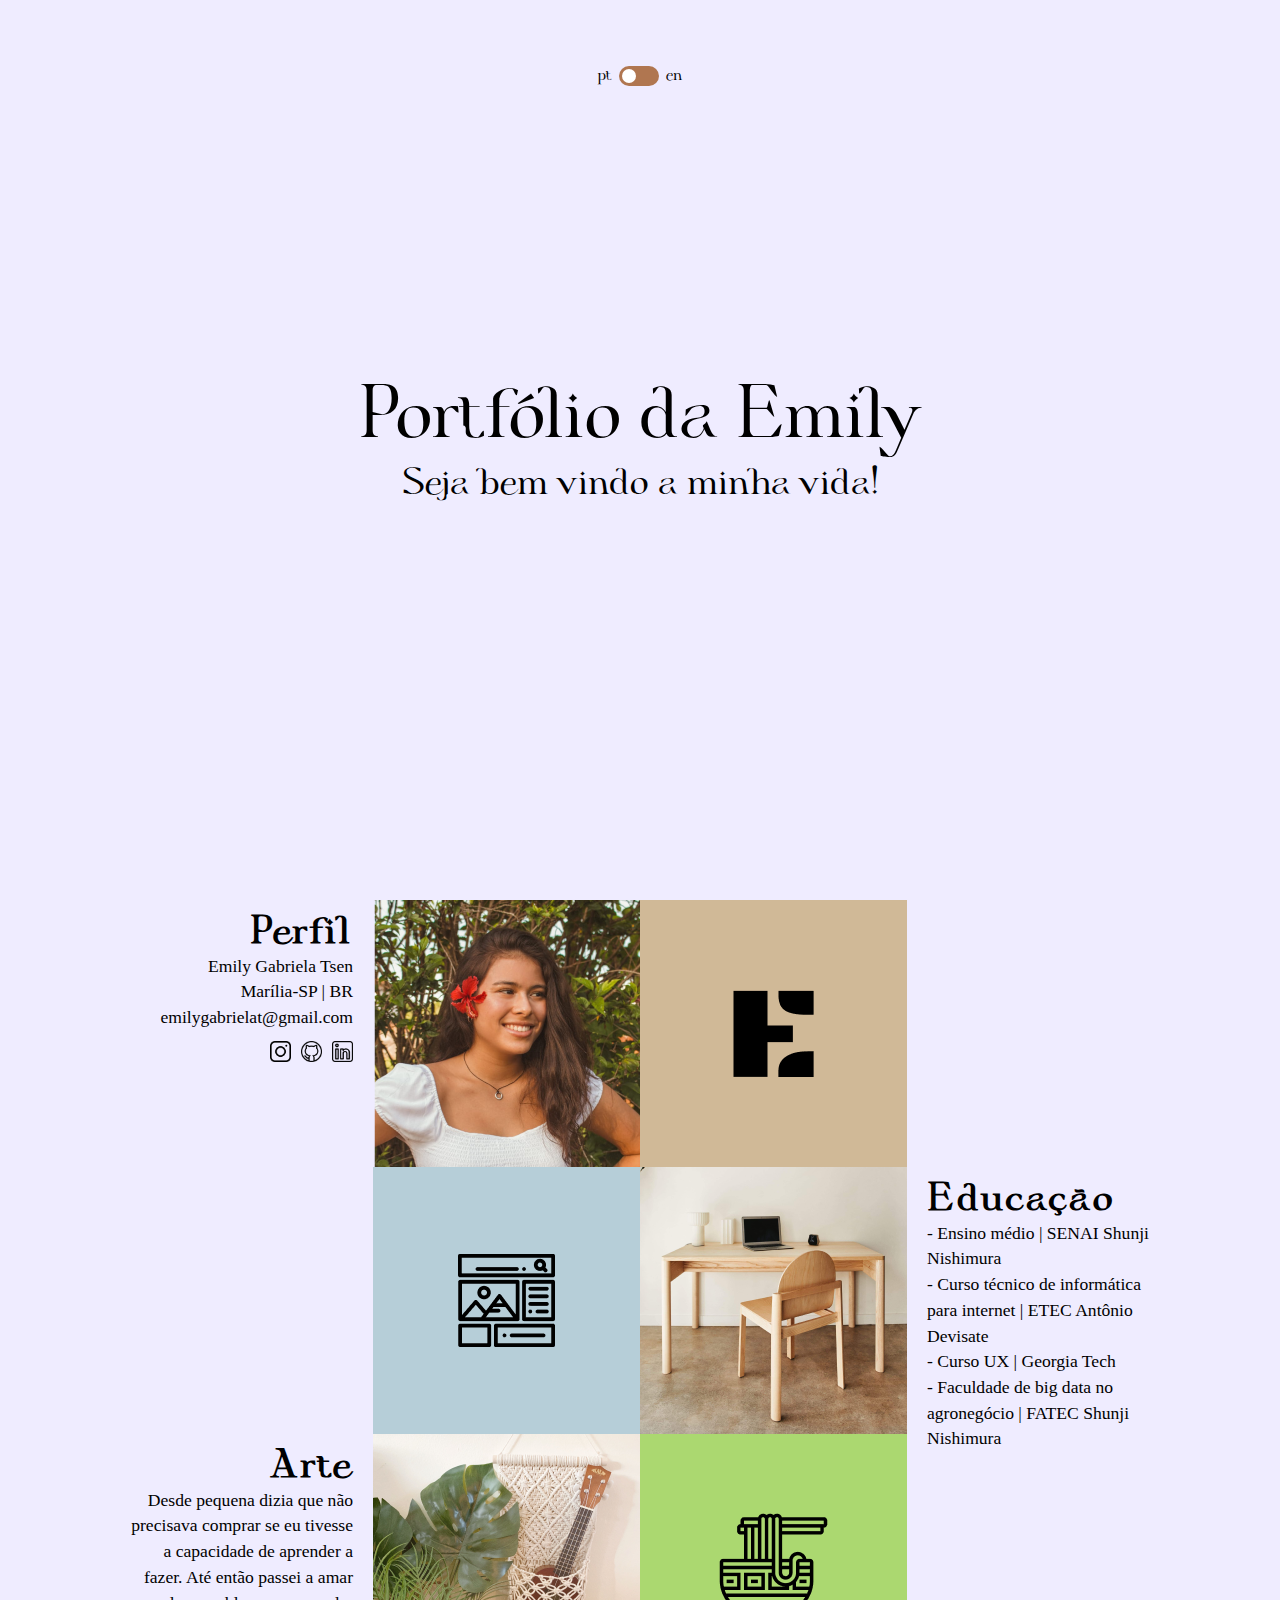
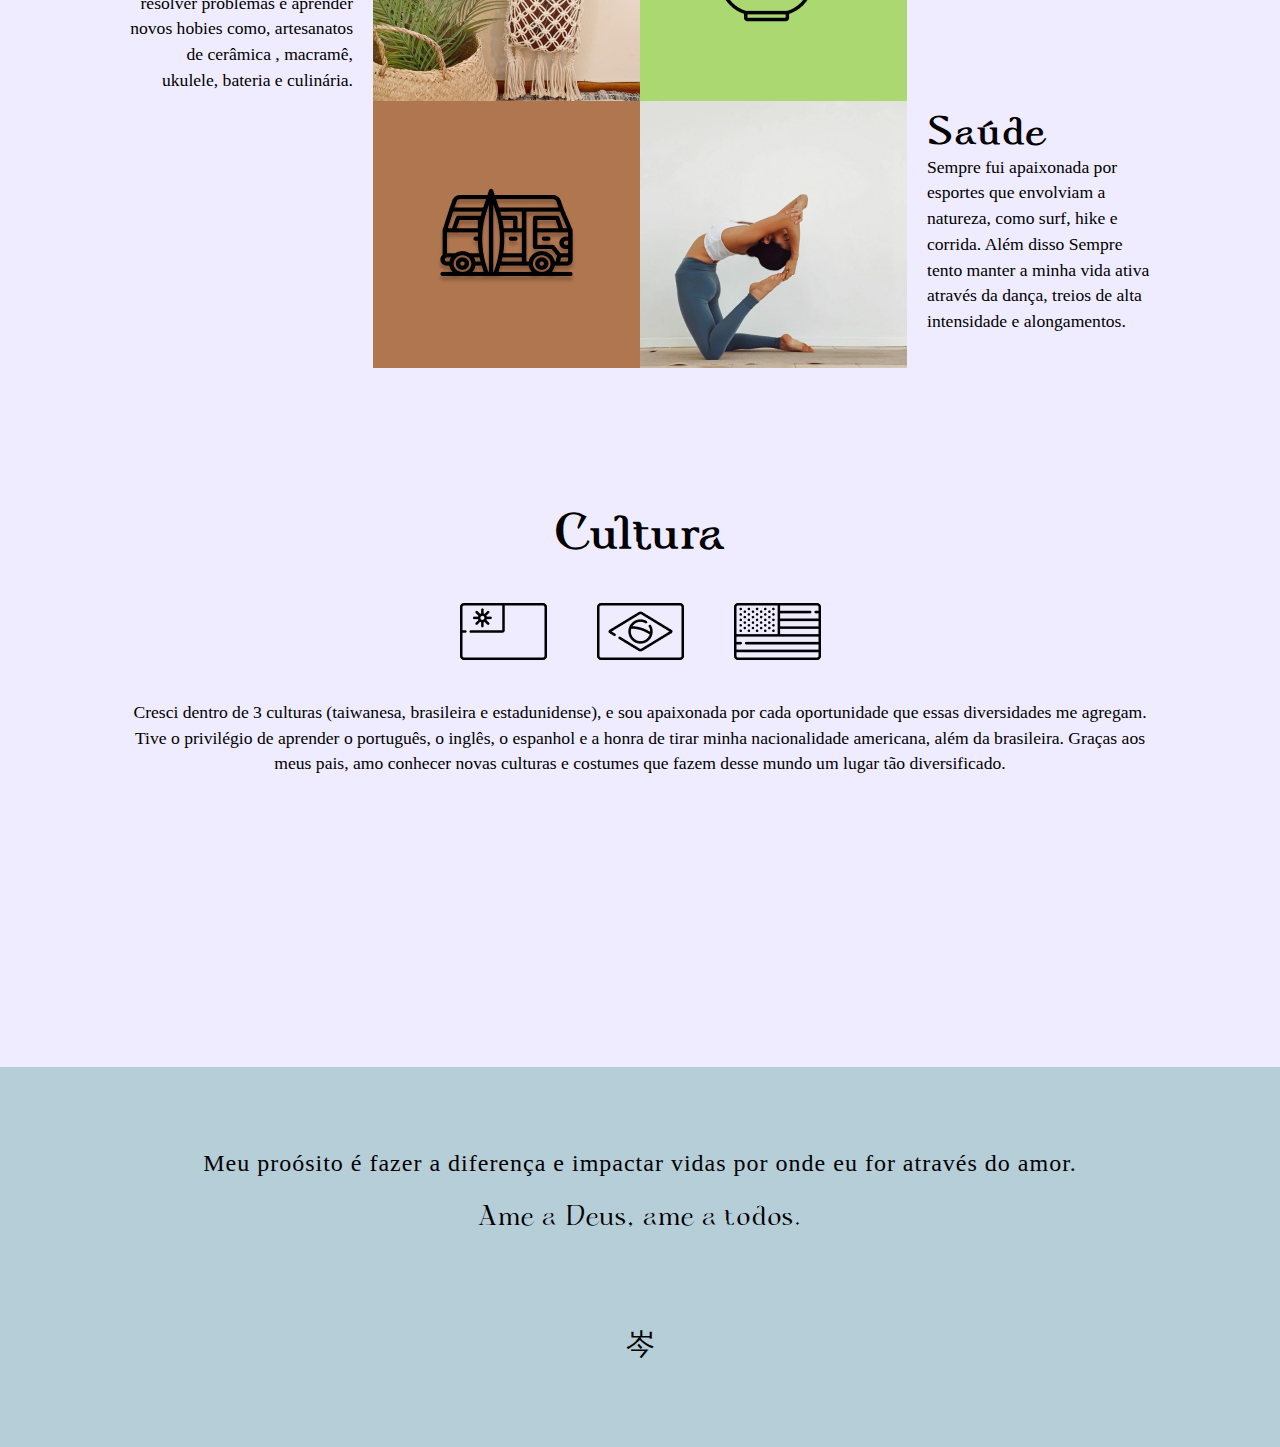
==== index.html @ f17250c3 "add footer" ====
<!DOCTYPE html>
<html lang="pt-BR">

<head>
    <meta charset="UTF-8">
    <meta http-equiv="X-UA-Compatible" content="IE=edge">
    <meta name="viewport" content="width=device-width, initial-scale=1.0">
    <link rel="stylesheet" href="style.css">
    <link rel="stylesheet" href="flex-switch.css">
    <title>Emily´s Portfolio</title>
</head>

<body data-setlanguage="pt">
    <!-- TITLE -->
    <div class="boxIntro">
        <div class="boxTitle">
            <H1>
                <span data-language="pt">
                    Portfólio da Emily
                </span>
                <span data-language="en">
                    Emily's Portfolio
                </span>
            </H1>
            <p>
                <span data-language="pt">
                    Seja bem vindo a minha vida!
                </span>
                <span data-language="en">
                    Welcome to my life.
                </span>
            </p>
        </div>

        <label class="flexSwitch">
            <span class="pt">pt</span> <!-- span, texto ao lado do outro. -->
            <input type="checkbox" id="checkBoxLanguage" onchange="changeLanguage()">
            <!--O onchange chama a função changeLanguage toda vez que o checkbox for marcado/desmarcado.-->
            <span class="flexSwitchText">en</span>
        </label>

    </div>

    <!-- CONTENT -->
    <div class="content">
        <div class="lineContent">
            <div class="boxContent txt t1">
                <h3>
                    <span data-language="pt">
                        Perfil
                    </span>
                    <span data-language="en">
                        Profile
                    </span>
                </h3>
                <p> Emily Gabriela Tsen <br>
                    Marília-SP | BR <br>
                    emilygabrielat@gmail.com 
                </p>
                <div class="web">
                    <a href="https://www.instagram.com/emilytsenn/" target="_blank"> <img class="insta" src="img/instagram.png" alt=""> </a> 
                    <a href="https://github.com/emilytsen" target="_blank"> <img src="img/github.png" alt=""> </a>
                    <a href="https://www.linkedin.com/in/emilytsen%E2%98%80/" target="_blank"> <img src="img/linkedin.png" alt=""> </a>
                </div>
            </div>
            <div class="boxContent img">
                <img src="img/img1.png" alt="">
            </div>
            <div class="boxContent icon i1">
                <img src="img/img2.png" alt="">
            </div>
            <div class="boxContent empty">
            </div>
        </div>


        <div class="lineContent invert">
            <div class="boxContent txt t2">
                <h3>
                    <span data-language="pt">
                        Educação
                    </span>
                    <span data-language="en">
                        Education
                    </span>
                </h3>
                <div data-language="pt">
                    <span>- Ensino médio | SENAI Shunji Nishimura </span> <br>
                    <span>- Curso técnico de informática para internet |
                        ETEC Antônio Devisate </span> <br>
                    <span>- Curso UX | Georgia Tech </span> <br>
                    <span>- Faculdade de big data no agronegócio | FATEC Shunji Nishimura </span>
                </div>
                <div data-language="en">
                    <span> High School | SENAI Shunji Nishimura </span> <br>
                    <span> Technical computer course for internet | ETEC Antônio Devisate </span> <br>
                    <span> Big data college in agribusiness | FATEC Shunji Nishimura </span><br>
                    <span> UX Course | Georgia Tech </span>
                </div>
            </div>
            <div class="boxContent img">
                <img src="img/img4.png" alt="">
            </div>
            <div class="boxContent icon i2">
                <img src="img/img3.png" alt="">
            </div>
            <div class="boxContent empty">
            </div>
        </div>



        <div class="lineContent">
            <div class="boxContent txt t3">
                <h3>
                    <span data-language="pt">
                        Arte
                    </span>
                    <span data-language="en">
                        Art
                    </span>
                </h3>
                <p>
                    <span data-language="pt">
                        Desde pequena dizia que não precisava comprar se eu tivesse a capacidade de aprender a
                        fazer. Até então passei a amar resolver problemas e aprender novos hobies como, artesanatos
                        de cerâmica , macramê, ukulele, bateria e culinária.
                    </span>
                    <span data-language="en">
                        Since I was little I used to say that I didn't need to buy if I had the capacity to learn
                        how to make it. Until then I started to love solving problems and learning new hobies, such
                        as handicrafts of ceramic, macrame, ukulele, drums and cooking.
                    </span>
                </p>

            </div>
            <div class="boxContent img">
                <img src="img/img5.png" alt="">
            </div>
            <div class="boxContent icon i3">
                <img src="img/img7.png" alt="">
            </div>
            <div class="boxContent empty">
            </div>
        </div>


        <div class="lineContent invert">
            <div class="boxContent txt t4">
                <h3>
                    <span data-language="pt">
                        Saúde
                    </span>
                    <span data-language="en">
                        Health
                    </span>
                </h3>
                <p>
                    <span data-language="pt">
                        Sempre fui apaixonada por esportes que envolviam a natureza, como surf, hike e corrida. Além
                        disso Sempre tento manter a minha vida ativa através da dança, treios de alta intensidade e
                        alongamentos.
                    </span>
                    <span data-language="en">
                        I have always been passionate about sports that involved nature, such as surfing, hike and
                        running. In addition I always try to keep my life active through dance, high intensity
                        training and stretching.
                    </span>
                </p>
            </div>
            <div class="boxContent img">
                <img src="img/img8.png" alt="">
            </div>
            <div class="boxContent icon i4">
                <img src="img/img6.png" alt="">
            </div>
            <div class="boxContent empty">
            </div>
        </div>
    </div>

    <div class="culture">
        <h1>
            <span data-language="pt">
                Cultura
            </span>
            <span data-language="en">
                Culture
            </span>
        </h1>
        <div class="flag">
            <img src="img/taiwan.png" alt="">
            <img src="img/brasil.png" alt="">
            <img src="img/estados-unidos.png" alt="">
        </div>
        <p>
            <span data-language="pt">
                Cresci dentro de 3 culturas (taiwanesa, brasileira e estadunidense), e sou apaixonada por cada
                oportunidade que essas diversidades me agregam. Tive o privilégio de aprender o português, o inglês, o
                espanhol e a honra de tirar minha nacionalidade americana, além da brasileira. Graças aos meus pais, amo
                conhecer novas culturas e costumes que fazem desse mundo um lugar tão diversificado.
            </span>
            <span data-language="en">
                I grew up in 3 cultures (Taiwanese, Brazilian and American), and I am passionate about every single
                opportunity that these cultural diversities has given to me during my life. I had the privilege of
                learning
                Portuguese, English, Spanish and the honor of having my American nationality, besides the Brazilian.
                Thanks
                to my parents, I love getting to know new cultures and customs that make this world such a diverse
                place.
            </span>
        </p>
    </div>

    <div class="footer">
        <h3>
            <span data-language="pt">
                Meu proósito é fazer a diferença e impactar vidas por onde eu for através do amor.</span>
            <span data-language="en">
                My purpose is to make a difference and impact lives wherever I go through love.</span>
        </h3>

        <h5>
            <span data-language="pt">
                Ame a Deus, ame a todos.
            </span>
            <span data-language="en">
                Love God, love others.
            </span>
        </h5>

        <h1>
            岑
        </h1>
    </div>

    <script>
        //document.querySelector seleciona um elemento na página.
        function changeLanguage() {
            if (document.querySelector('#checkBoxLanguage').checked == true) {
                document.querySelector('body').dataset.setlanguage =
                    'en' // .dataset.setlanguage altera o atributo data-setlanguage do elemento body.
            } else {
                document.querySelector('body').dataset.setlanguage = 'pt'
            }
        }
    </script>
</body>

</html>
---- style.css ----
@font-face {
    font-family: "Bigilla";
    src: url("fonts/Bigilla.otf");
}

@font-face {
    font-family: "Bigilla";
    src: url("fonts/Bigilla-Bold.otf");
    font-weight: bold;
}

@font-face {
    font-family: "Cigra";
    src: url("fonts/cigra.otf");
}

* {
    margin: 0px;
    padding: 0px;
    box-sizing: border-box;
    /*manter as medidas*/
    font-family: inherit;
    color: #000;
    font-size: inherit;
}

body {
    min-height: 100vh;
    /* tamanho mínimo da tela do usuário */
    margin: 0;
    display: flex;
    flex-direction: column;
    font-size: 100%;
    font-family: 'Times New Roman', Times, serif;
    background-color: #efecff;
}

.boxIntro {
    display: flex;
    flex-direction: column;
    height: 100vh;
    justify-content: center;
    /*alinhamento vertical (coluna nesse caso)*/
    align-items: center;
    /*alinhamento horizontal*/
    text-align: center;
    padding: 20px;
    font-family: "Cigra";
}

.boxTitle H1 {
    font-size: 456%;
    margin: 0;
    font-weight: normal;
}

.boxTitle p {
    margin: 0;
    font-size: 234%;
}

.flexSwitch {
    transform: translateY(-49vh);
}

.flexSwitch .pt {
    margin-right: 7px;
}

.content {
    display: flex;
    flex-direction: column;
    align-items: center;
}

.lineContent {
    display: flex;
    flex-direction: row;
    flex-wrap: wrap;
}

.lineContent.invert {
    flex-direction: row-reverse;
}

.boxContent {
    width: 267px;
    height: 267px;
}

.boxContent.txt {

    font-size: 110%;
    line-height: 146%;
    text-align: right;
    padding: 20px;
}

.web{
    display: flex;
    flex-direction: row;
    justify-content: flex-end;
    align-items: center;
}

.web img{
    width: 21px;
    margin: 10px 0px 0px 10px;
}



.lineContent.invert .boxContent.txt {
    text-align: left;
}

.boxContent.txt h3 {
    font-family: 'Cigra';
    font-size: 222%;
    margin-bottom: 8px;
    letter-spacing: 3px;
}

ul {
    padding-left: 20px;
}

.boxContent.icon {
    display: flex;
    justify-content: center;
    align-items: center;
}

.boxContent.icon.i1 {
    background-color: #D0B997;
}

.boxContent.icon.i2 {
    background-color: #B6CED8;
}

.boxContent.icon.i3 {
    background-color: #ABD870;
}

.boxContent.icon.i4 {
    background-color: #B07650;
}



.culture {
    display: flex;
    flex-direction: column;
    align-items: center;
    text-align: center;
    padding: 40px 20px;
    max-width: 1068px;
    margin: auto;
}

.culture h1 {
    font-size: 290%;
    font-family: "Cigra";
    letter-spacing: 3px;
    margin-top: 100px;
}

.flag {
    display: flex;
    flex-direction: row;
    flex-wrap: wrap;
    justify-content: center;
}

.flag img {
    margin: 25px;
}

.culture p {
    font-size: 110%;
    line-height: 146%;
}

.footer {
    width: 100%;
    display: flex;
    flex-direction: column;
    align-items: center;
    justify-content: center;
    height: 380px;
    background-color: #B6CED8;
    margin-top: 250px;
    text-align: center;
}

.footer h3 {
    font-size: 150%;
    font-weight: normal;
    /* font-family: 'Cigra'; */
    letter-spacing: 1px;
}

.footer h5 {
    font-size: 170%;
    font-family: 'Cigra';
    margin: 25px 0px 90px 0px;
    font-weight: normal;
    letter-spacing: 1px;
}

.footer h1 {
    font-size: 180%;
    font-weight: normal;
}







@media screen and (max-width: 600px)

/*passou de 600 não funcionará*/
    {
    .boxTitle H1 {
        font-size: 209%;
    }

    .boxTitle p {
        font-size: 108%;
    }

    .flexSwitch {
        transform: translateY(-42vh);
    }

    .lineContent {
        justify-content: center;
    }

    .boxContent.txt {
        text-align: justify;
        font-size: 100%;
        padding: 25px;
        border-radius: 20px 20px 0px 0px;
    }

    .boxContent.icon {
        border-radius: 0px 0px 20px 20px;
    }

    .boxContent.txt.t1 {
        background-color: #B6CED8;
    }

    .boxContent.txt.t2 {
        background-color: #B07650;
    }

    .boxContent.txt.t3 {
        background-color: #D0B997;
    }

    .boxContent.txt.t4 {
        background-color: #ABD870;
    }

    .flag img {
        margin: 5px;
        width: 50px;

    }

    .culture p {
        font-size: 110%;
        line-height: 146%;
        margin-top: 10px;
    }

    .culture {
        max-width: 267px;
        padding: 0;
    }

    .footer {
        border-radius: 10px 10px 0px 0px;
    }

    .footer h3 {
        font-size: 110%;
        max-width: 267px;
    }

    .footer h5 {
        font-size: 115%;
    }

    .footer h1 {
        font-size: 160%;
    }

    .web{
        justify-content: flex-start;
        }
    
    .web img{
        width: 21px;
        margin: 10px 10px 0px 0px;
    }
    
}

*[data-language] {
    /*Ocultando tudo que tem data-language.*/
    display: none;
}

body[data-setlanguage='pt'] *[data-language='pt'] {
    /*Quando o data-setlanguage do body for pt, exibe todos os elementos com atributo data-language='pt'*/
    display: inline;
}

body[data-setlanguage='en'] *[data-language='en'] {
    display: inline;
}
---- flex-switch.css ----
.flexSwitch {
    cursor: pointer;
    display: flex;
    flex-direction: row;
   
}

.flexSwitch input {
    display: none;
}

.flexSwitchText {
    position: relative;
    display: flex;
    flex-direction: row;
    align-items: center;
    text-transform: none;
    font-size: initial;
    margin: 0;
    font-weight: normal;
}

.flexSwitchText::before {
    content: "";
    line-height: 1;
    display: block;
    background-color: #B07650;
    border-radius: 100px;
    min-width: 40px;
    height: 20px;
    margin-right: 7px;
    transition: 0.5s;
}

.flexSwitchText::after {
    content: "";
    display: block;
    background-color: #FFF;
    border-radius: 100px;
    min-width: 14px;
    height: 14px;
    position: absolute;
    left: 3px;
    top: 50%;
    transform: translateY(-50%);
    transition: 0.5s;
}

.flexSwitch input:checked ~ .flexSwitchText::before {
    background-color: #ABD870;
}

.flexSwitch input:checked ~ .flexSwitchText::after {
    left: 23px;
}

.flexSwitch.reverse .flexSwitchText {
    flex-direction: row-reverse;
}

.flexSwitch.reverse .flexSwitchText::before {
    margin-right: 0;
    margin-left: 10px;
}

.flexSwitch.reverse .flexSwitchText::after {
    left: unset;
    right: 3px;
}

.flexSwitch.reverse input:checked ~ .flexSwitchText::after {
    left: unset;
    right: 23px;
}

.flexSwitch.big .flexSwitchText::before {
    min-width: 80px;
    height: 40px;
}

.flexSwitch.big .flexSwitchText::after {
    min-width: 34px;
    height: 34px;
}

.flexSwitch.big input:checked ~ .flexSwitchText::after {
    left: 43px;
}

.flexSwitch.big.reverse input:checked ~ .flexSwitchText::after {
    left: unset;
    right: 43px;
}

.flexSwitch.medium .flexSwitchText::before {
    min-width: 60px;
    height: 30px;
}

.flexSwitch.medium .flexSwitchText::after {
    min-width: 24px;
    height: 24px;
}

.flexSwitch.medium input:checked ~ .flexSwitchText::after {
    left: 33px;
}

.flexSwitch.medium.reverse input:checked ~ .flexSwitchText::after {
    left: unset;
    right: 33px;
}
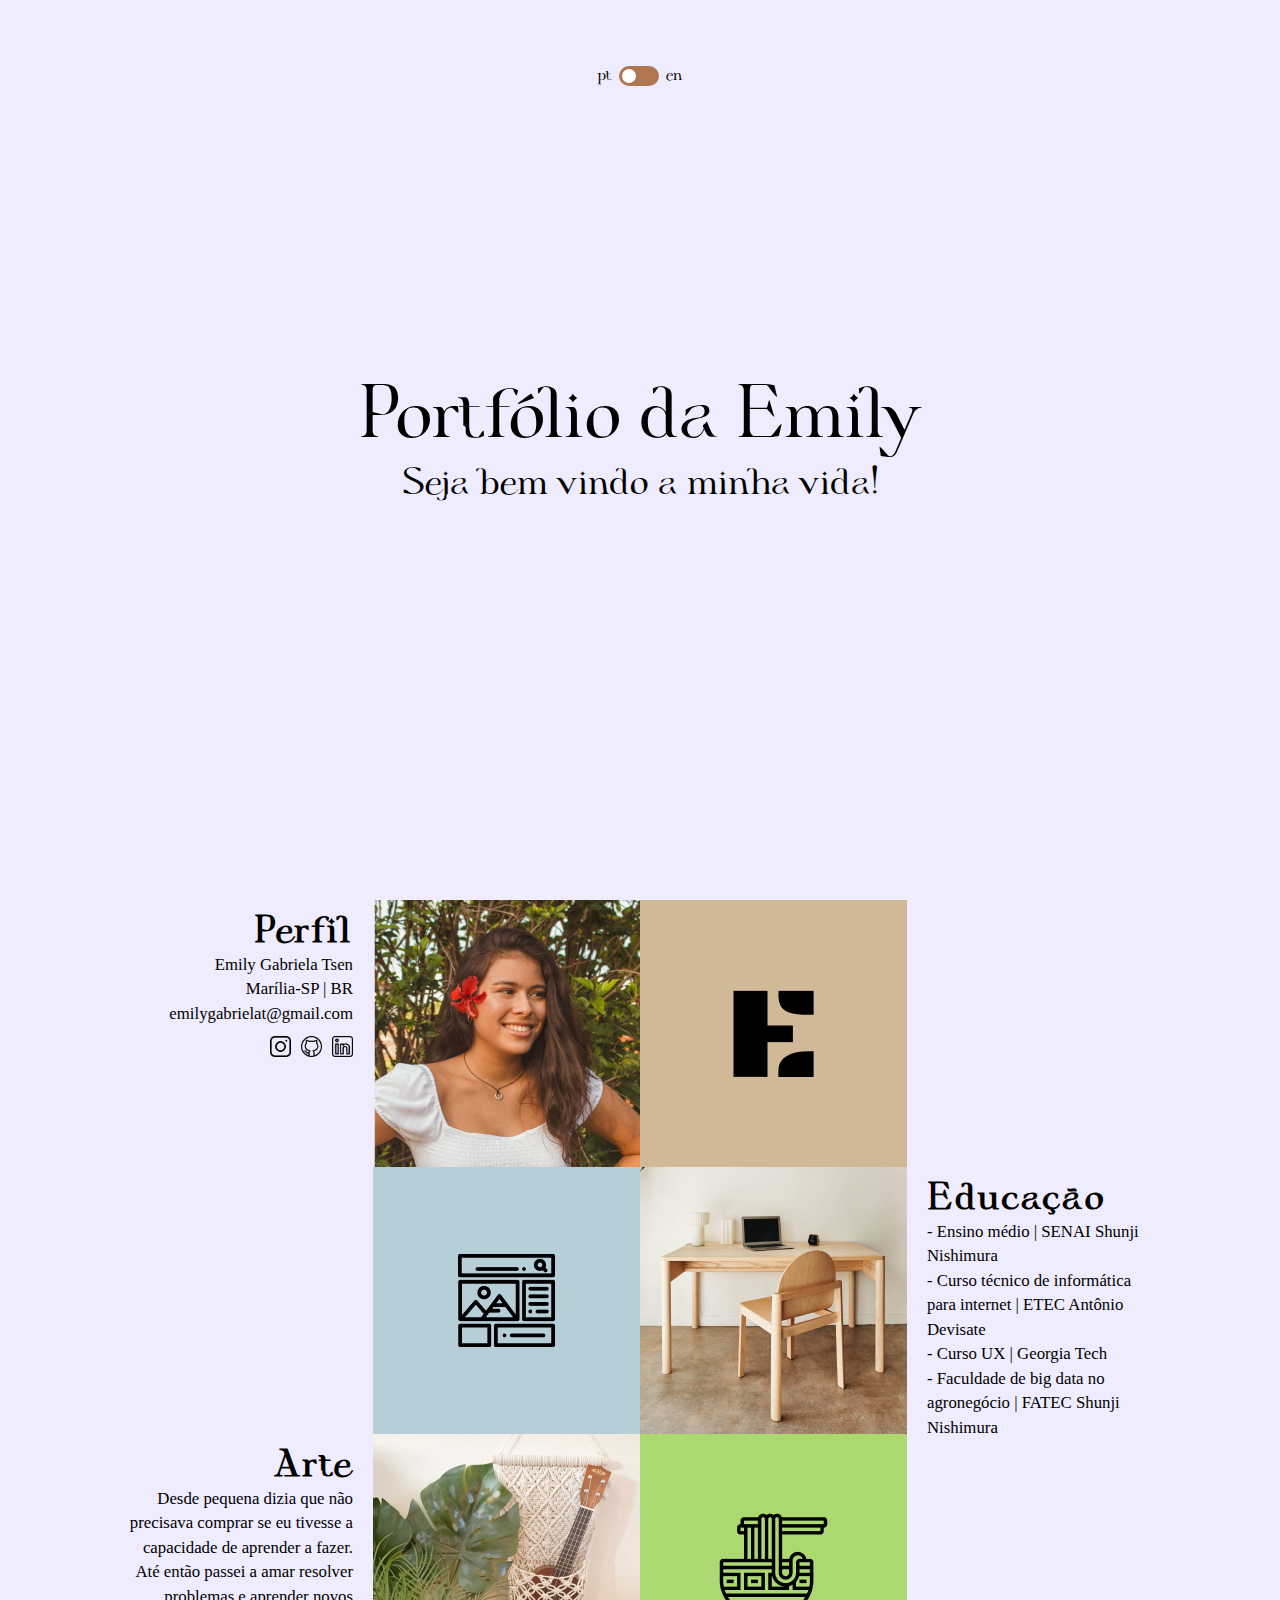
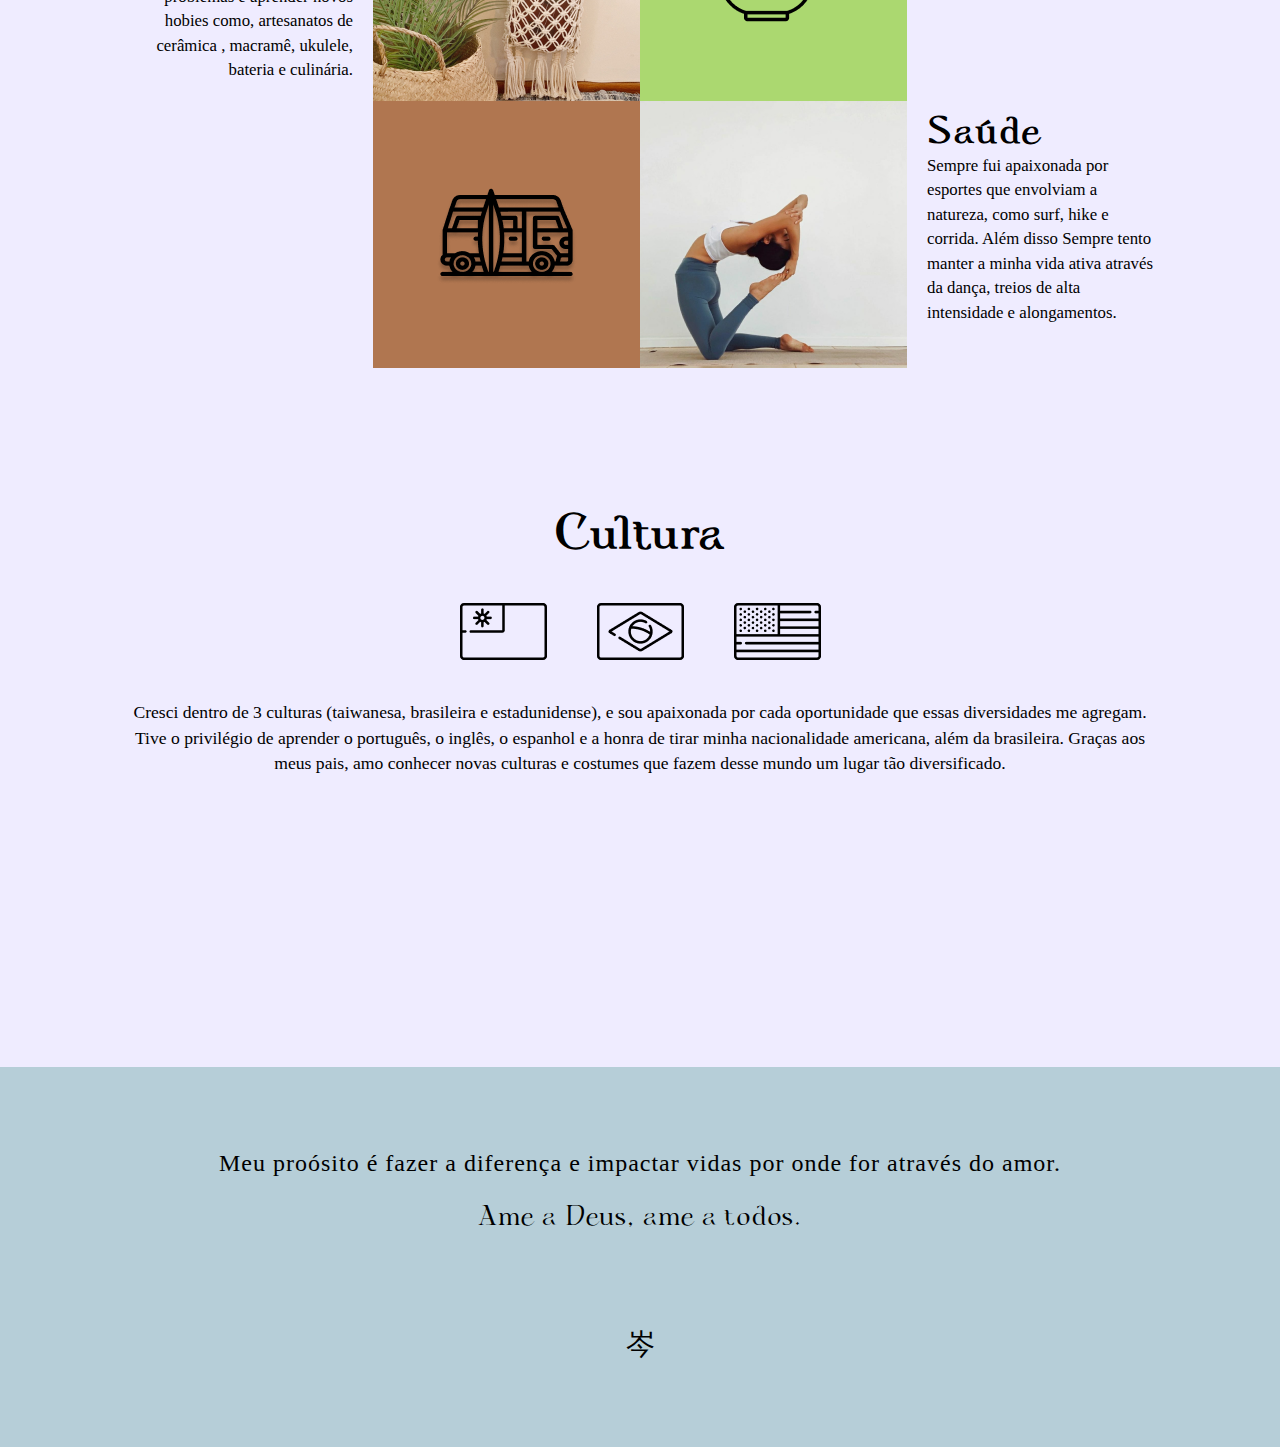
==== commit 88d5e4a6: "corrections" ====
--- a/index.html
+++ b/index.html
@@ -215,7 +215,7 @@
     <div class="footer">
         <h3>
             <span data-language="pt">
-                Meu proósito é fazer a diferença e impactar vidas por onde eu for através do amor.</span>
+                Meu proósito é fazer a diferença e impactar vidas por onde for através do amor.</span>
             <span data-language="en">
                 My purpose is to make a difference and impact lives wherever I go through love.</span>
         </h3>
--- a/style.css
+++ b/style.css
@@ -90,7 +90,7 @@
 
 .boxContent.txt {
 
-    font-size: 110%;
+    font-size: 105%;
     line-height: 146%;
     text-align: right;
     padding: 20px;
@@ -241,8 +241,8 @@
     }
 
     .boxContent.txt {
-        text-align: justify;
-        font-size: 100%;
+        text-align:left; 
+        font-size: 98%;
         padding: 25px;
         border-radius: 20px 20px 0px 0px;
     }
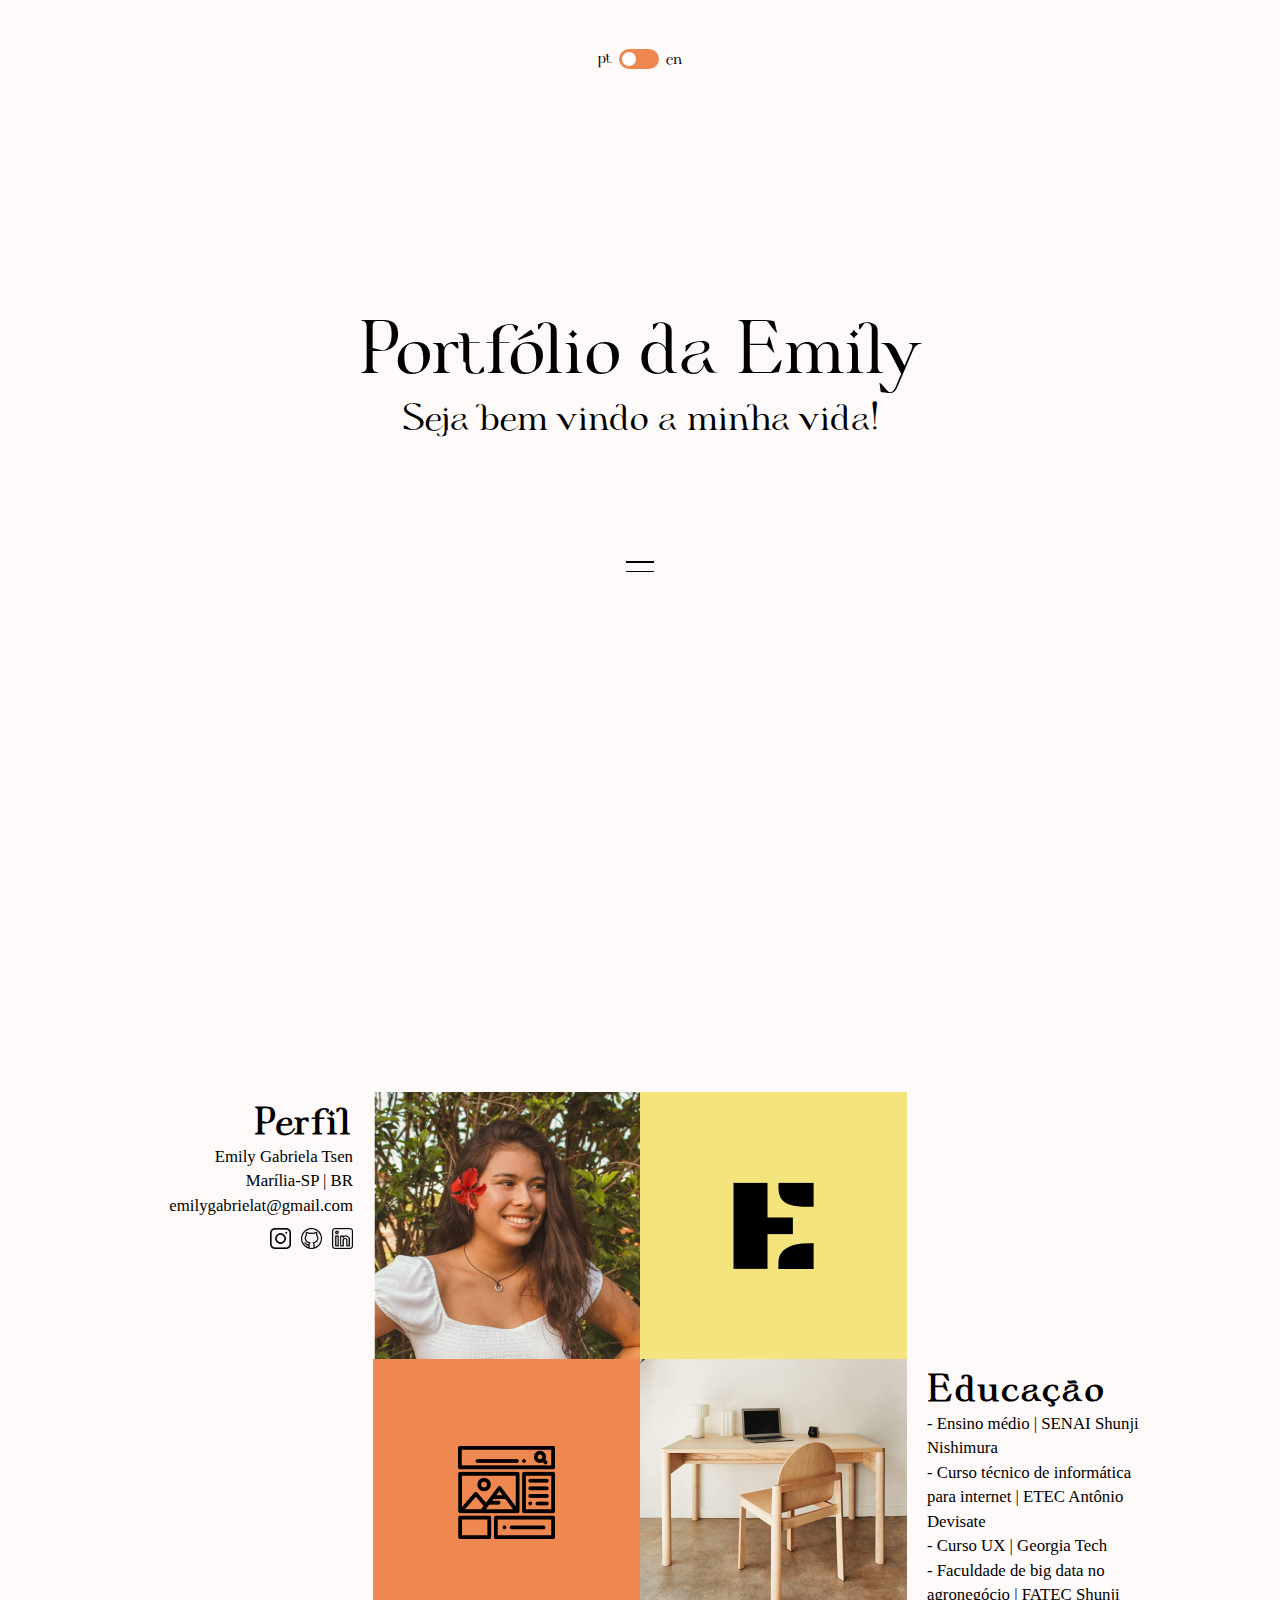
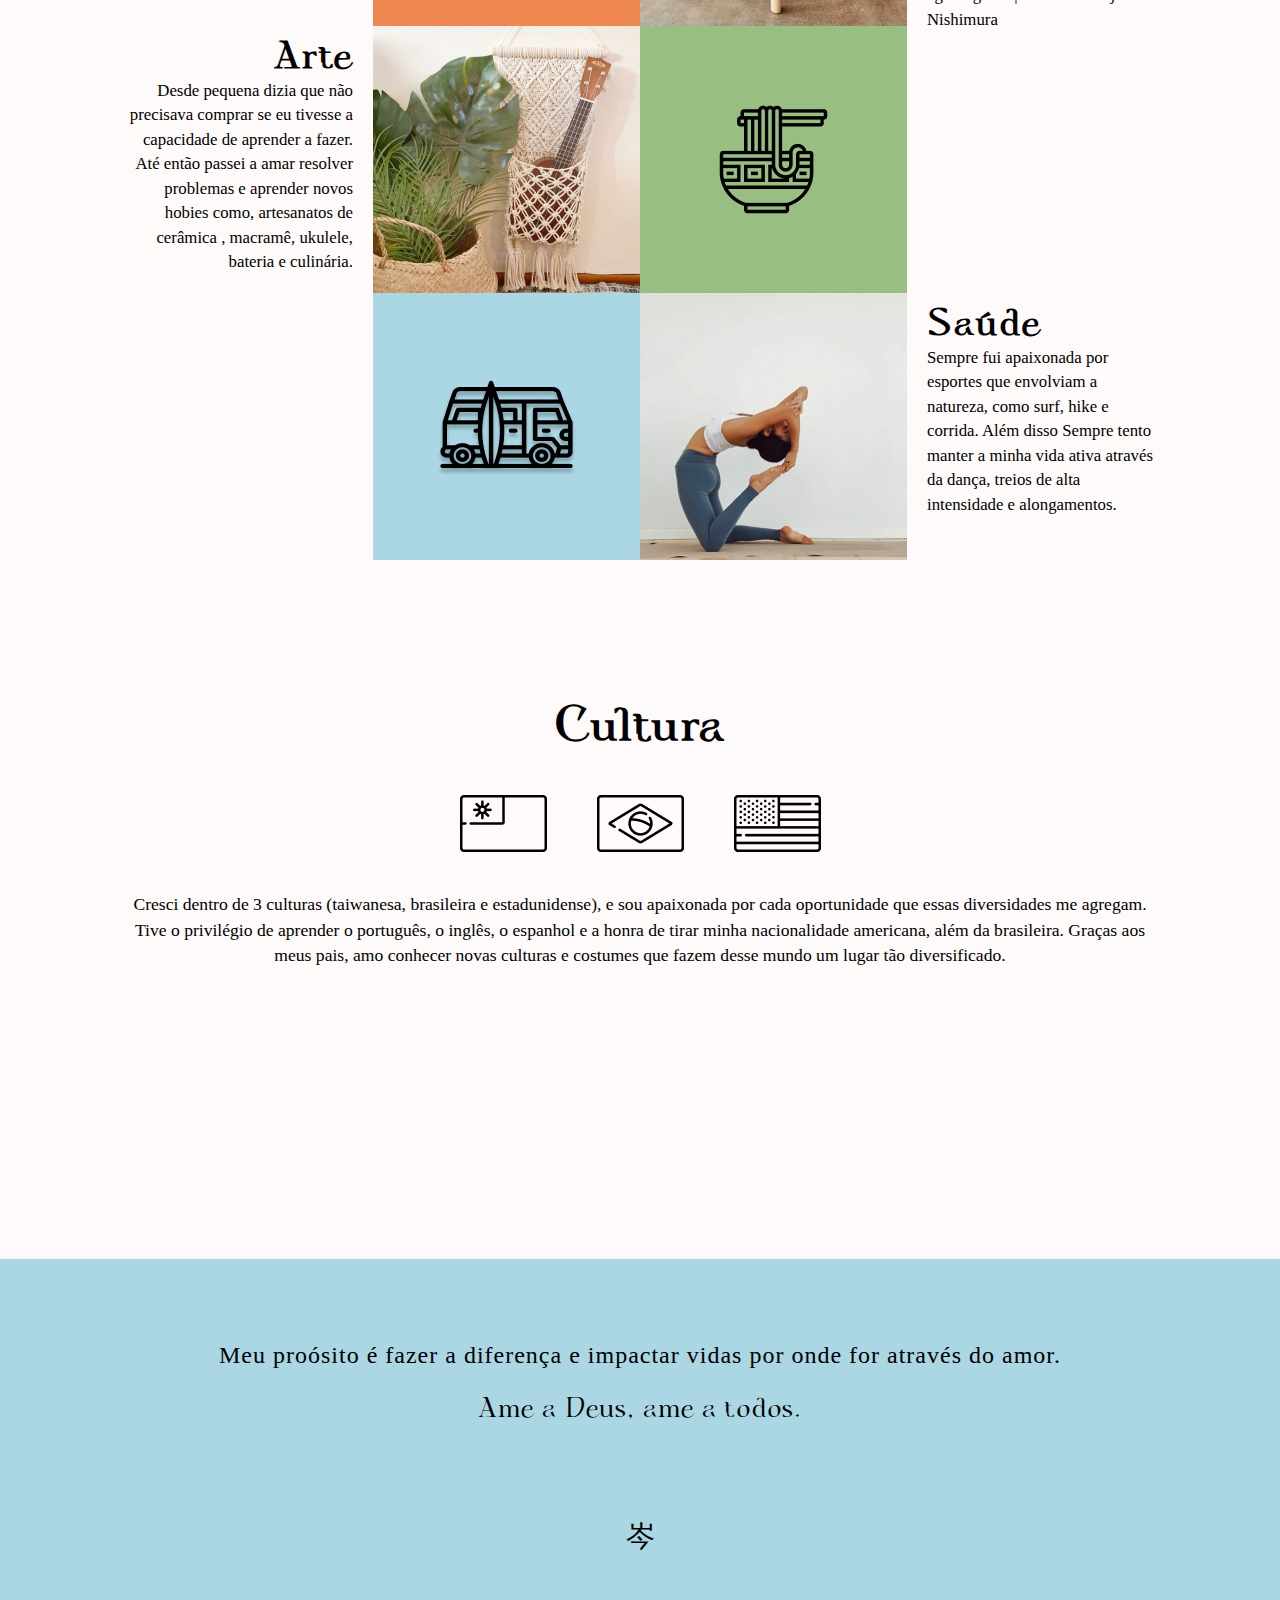
==== commit 54d77924: "add hamburger lines" ====
--- a/index.html
+++ b/index.html
@@ -30,6 +30,16 @@
                     Welcome to my life.
                 </span>
             </p>
+
+            <div class="lines">
+                <button class="hamburger">
+                    <span class="hamburgerBox">
+                        <span class="line line1"></span>
+                        <span class="line line2"></span>
+                        <!-- <span class="line line3"></span> -->
+                    </span>
+                </button>
+            </div>
         </div>
 
         <label class="flexSwitch">
--- a/style.css
+++ b/style.css
@@ -32,7 +32,7 @@
     flex-direction: column;
     font-size: 100%;
     font-family: 'Times New Roman', Times, serif;
-    background-color: #efecff;
+    background-color: snow;
 }
 
 .boxIntro {
@@ -59,6 +59,48 @@
     font-size: 234%;
 }
 
+.hamburger {
+    display: inline-block;
+    background-color: transparent;
+    border: 0;
+    height: 3rem;
+    margin-top: 100px;
+}
+
+.hamburgerBox {
+
+    display: flex;
+    flex-direction: column;
+    justify-content: space-around;
+    align-items: center;
+    /* position: relative; */
+    width: 2.5rem;
+    height: 1.2rem;
+    /* display: block; */
+    cursor: pointer;
+    transition: transform .3s;
+}
+
+.hamburgerBox .line {
+    display: block;
+    background-color: #000;
+    width: 1.7rem;
+    height: 1.6px;
+    transition: .5s ease-out;
+    transform-origin: center;
+    /* position: absolute; */
+    left: 0;
+    transition-delay: .2s;
+    margin: 3px 0;
+}
+
+.hamburgerBox:hover {
+    transform: rotate(180deg);
+    /* transform: translateZ(0) rotate(0deg) scale(1); */
+}
+
+
+
 .flexSwitch {
     transform: translateY(-49vh);
 }
@@ -71,6 +113,7 @@
     display: flex;
     flex-direction: column;
     align-items: center;
+    margin-top: 15%;
 }
 
 .lineContent {
@@ -96,14 +139,14 @@
     padding: 20px;
 }
 
-.web{
+.web {
     display: flex;
     flex-direction: row;
     justify-content: flex-end;
     align-items: center;
 }
 
-.web img{
+.web img {
     width: 21px;
     margin: 10px 0px 0px 10px;
 }
@@ -132,19 +175,19 @@
 }
 
 .boxContent.icon.i1 {
-    background-color: #D0B997;
+    background-color: #f4e47d;
 }
 
 .boxContent.icon.i2 {
-    background-color: #B6CED8;
+    background-color: #ee8750;
 }
 
 .boxContent.icon.i3 {
-    background-color: #ABD870;
+    background-color: #98bf81;
 }
 
 .boxContent.icon.i4 {
-    background-color: #B07650;
+    background-color: #abd6e4;
 }
 
 
@@ -189,7 +232,7 @@
     align-items: center;
     justify-content: center;
     height: 380px;
-    background-color: #B6CED8;
+    background-color: #abd6e4;
     margin-top: 250px;
     text-align: center;
 }
@@ -241,7 +284,7 @@
     }
 
     .boxContent.txt {
-        text-align:left; 
+        text-align: left;
         font-size: 98%;
         padding: 25px;
         border-radius: 20px 20px 0px 0px;
@@ -252,19 +295,35 @@
     }
 
     .boxContent.txt.t1 {
-        background-color: #B6CED8;
+        background-color: #f4e47d;
     }
 
     .boxContent.txt.t2 {
-        background-color: #B07650;
+        background-color: #abd6e4;
     }
 
     .boxContent.txt.t3 {
-        background-color: #D0B997;
+        background-color: #98bf81;
     }
 
     .boxContent.txt.t4 {
-        background-color: #ABD870;
+        background-color: #abd6e4;
+    }
+
+    .boxContent.icon.i1 {
+        background-color: #98bf81;
+    }
+
+    .boxContent.icon.i2 {
+        background-color: #f4e47d;
+    }
+
+    .boxContent.icon.i3 {
+        background-color: #ee8750;
+    }
+
+    .boxContent.icon.i4 {
+        background-color: #ee8750;
     }
 
     .flag img {
@@ -301,15 +360,15 @@
         font-size: 160%;
     }
 
-    .web{
+    .web {
         justify-content: flex-start;
-        }
-    
-    .web img{
+    }
+
+    .web img {
         width: 21px;
         margin: 10px 10px 0px 0px;
     }
-    
+
 }
 
 *[data-language] {
--- a/flex-switch.css
+++ b/flex-switch.css
@@ -2,6 +2,8 @@
     cursor: pointer;
     display: flex;
     flex-direction: row;
+    position: absolute;
+    margin-top: 100px;
    
 }
 
@@ -24,7 +26,7 @@
     content: "";
     line-height: 1;
     display: block;
-    background-color: #B07650;
+    background-color: #ee8750;
     border-radius: 100px;
     min-width: 40px;
     height: 20px;
@@ -47,7 +49,7 @@
 }
 
 .flexSwitch input:checked ~ .flexSwitchText::before {
-    background-color: #ABD870;
+    background-color: #f4e47d;
 }
 
 .flexSwitch input:checked ~ .flexSwitchText::after {
@@ -109,4 +111,10 @@
 .flexSwitch.medium.reverse input:checked ~ .flexSwitchText::after {
     left: unset;
     right: 33px;
+}
+
+@media screen and (max-width: 600px){
+    .flexSwitch {
+        margin-top: 10px;
+    }
 }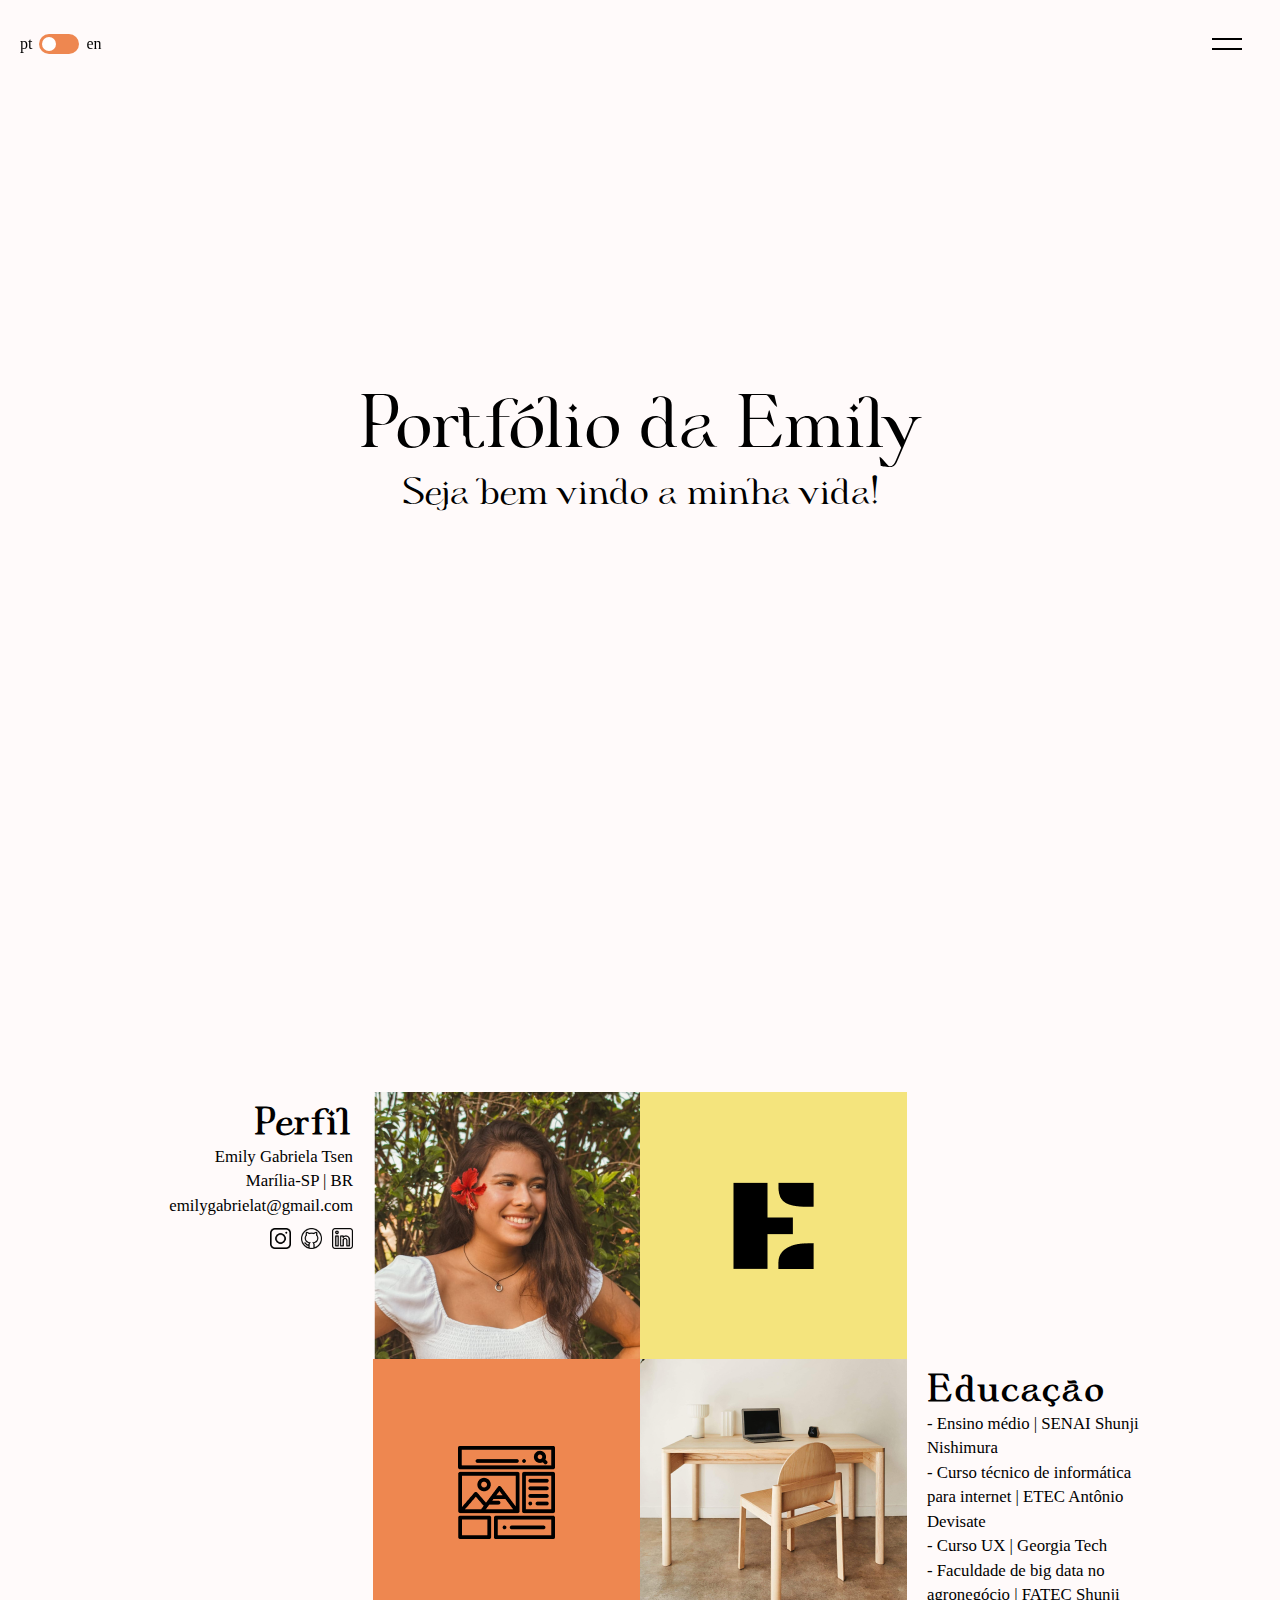
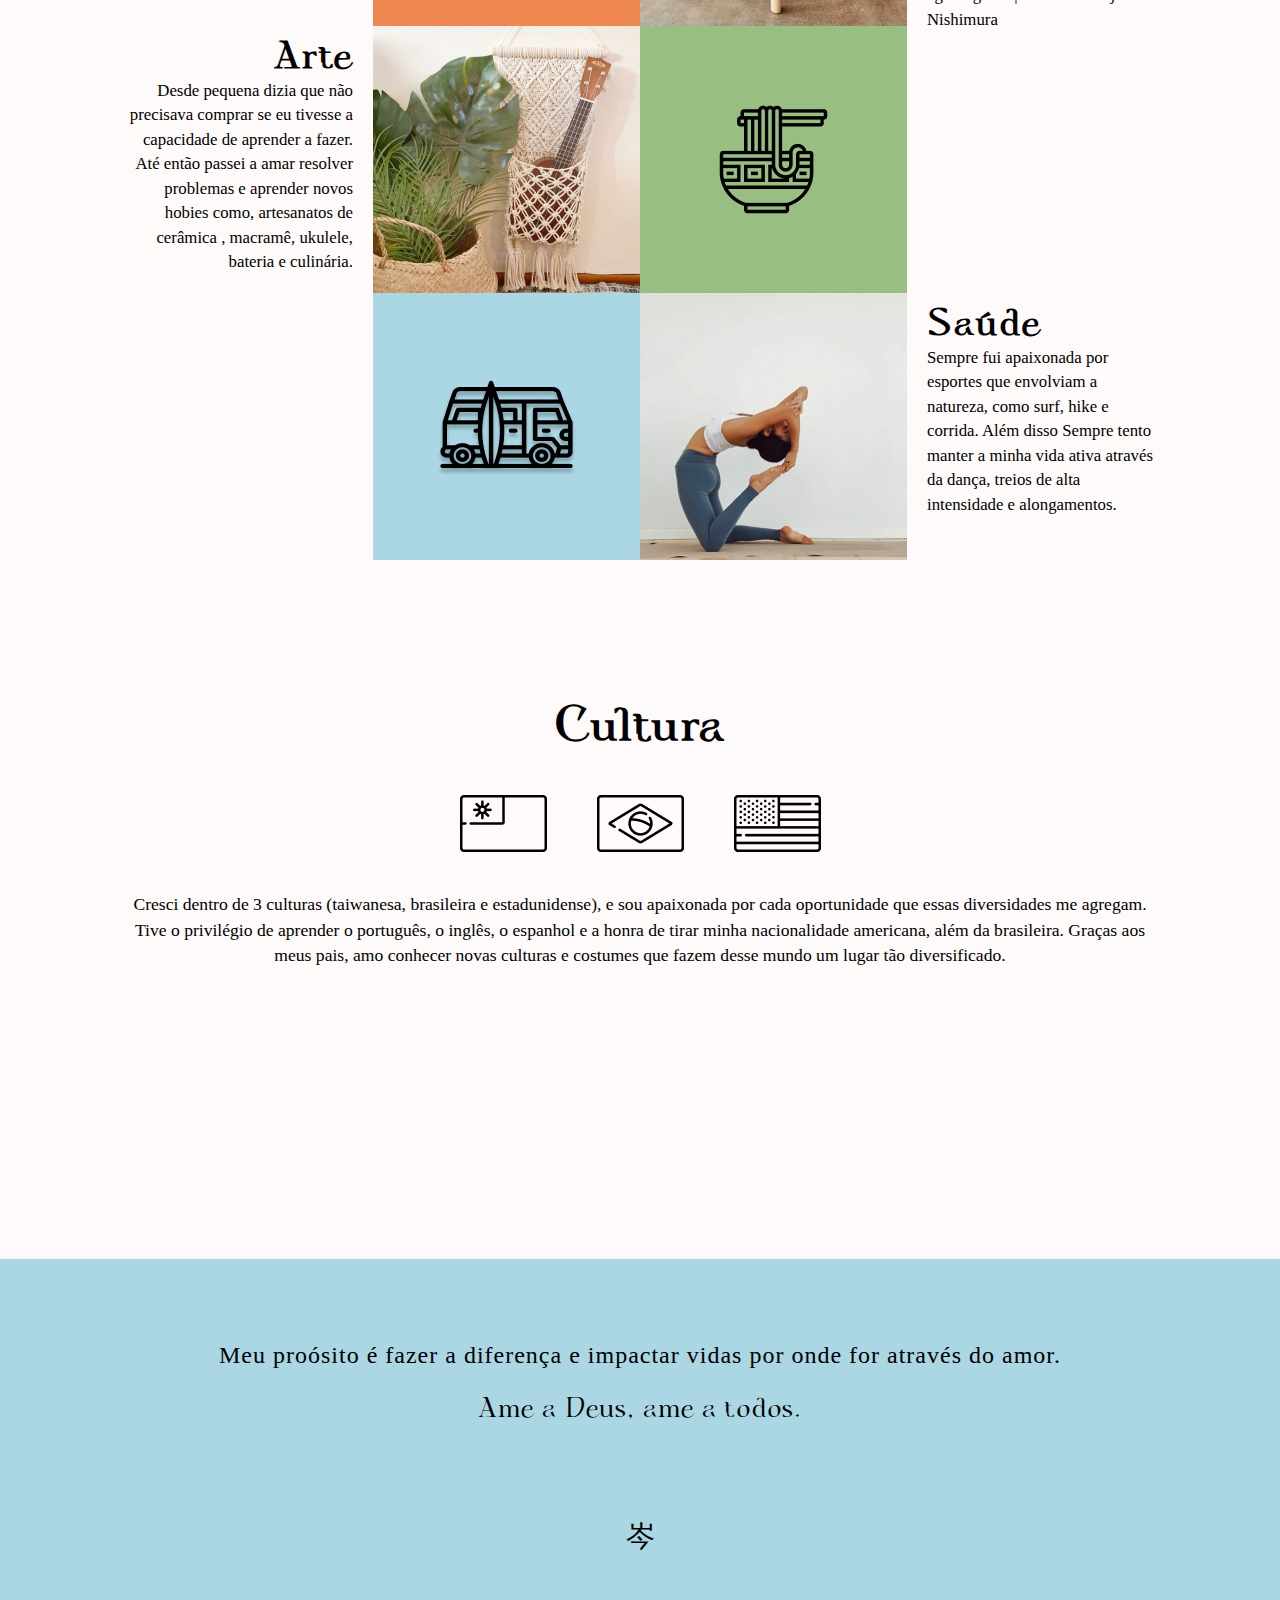
==== commit cff2261b: "add add header" ====
--- a/index.html
+++ b/index.html
@@ -12,35 +12,7 @@
 
 <body data-setlanguage="pt">
     <!-- TITLE -->
-    <div class="boxIntro">
-        <div class="boxTitle">
-            <H1>
-                <span data-language="pt">
-                    Portfólio da Emily
-                </span>
-                <span data-language="en">
-                    Emily's Portfolio
-                </span>
-            </H1>
-            <p>
-                <span data-language="pt">
-                    Seja bem vindo a minha vida!
-                </span>
-                <span data-language="en">
-                    Welcome to my life.
-                </span>
-            </p>
-
-            <div class="lines">
-                <button class="hamburger">
-                    <span class="hamburgerBox">
-                        <span class="line line1"></span>
-                        <span class="line line2"></span>
-                        <!-- <span class="line line3"></span> -->
-                    </span>
-                </button>
-            </div>
-        </div>
+    <header class="webHeader">
 
         <label class="flexSwitch">
             <span class="pt">pt</span> <!-- span, texto ao lado do outro. -->
@@ -49,6 +21,33 @@
             <span class="flexSwitchText">en</span>
         </label>
 
+        <span class="lines" onclick="cross(event)"></span>
+
+    </header>
+
+    <div class="boxIntro">
+        <div class="boxTitle">
+            <H1>
+                <span data-language="pt">
+                    Portfólio da Emily
+                </span>
+                <span data-language="en">
+                    Emily's Portfolio
+                </span>
+            </H1>
+            <p>
+                <span data-language="pt">
+                    Seja bem vindo a minha vida!
+                </span>
+                <span data-language="en">
+                    Welcome to my life.
+                </span>
+            </p>
+
+         
+        </div>
+
+      
     </div>
 
     <!-- CONTENT -->
@@ -244,7 +243,13 @@
         </h1>
     </div>
 
+
     <script>
+
+        function cross(event){
+            event.target.classList.toggle("x");
+        }
+
         //document.querySelector seleciona um elemento na página.
         function changeLanguage() {
             if (document.querySelector('#checkBoxLanguage').checked == true) {
--- a/style.css
+++ b/style.css
@@ -59,51 +59,44 @@
     font-size: 234%;
 }
 
-.hamburger {
-    display: inline-block;
-    background-color: transparent;
-    border: 0;
-    height: 3rem;
-    margin-top: 100px;
-}
-
-.hamburgerBox {
-
-    display: flex;
-    flex-direction: column;
-    justify-content: space-around;
-    align-items: center;
-    /* position: relative; */
-    width: 2.5rem;
-    height: 1.2rem;
-    /* display: block; */
+.webHeader{
+    display: flex;
+    flex-direction: row;
+    justify-content: space-between;
+    padding: 20px;
+    position: fixed;
+    width: 100%;
+}
+
+.lines{
     cursor: pointer;
-    transition: transform .3s;
-}
-
-.hamburgerBox .line {
+    width: max-content;
+    padding: 10px;
+}
+
+.lines::before, .lines::after{
+    content: "";
     display: block;
+    width: 30px;
+    height: 2px;
     background-color: #000;
-    width: 1.7rem;
-    height: 1.6px;
-    transition: .5s ease-out;
-    transform-origin: center;
-    /* position: absolute; */
-    left: 0;
-    transition-delay: .2s;
-    margin: 3px 0;
-}
-
-.hamburgerBox:hover {
+    margin: 8px;
+    transition: 1s;
+}
+
+.lines:hover::after, .lines:hover::before{
     transform: rotate(180deg);
-    /* transform: translateZ(0) rotate(0deg) scale(1); */
-}
-
-
-
-.flexSwitch {
-    transform: translateY(-49vh);
-}
+}
+
+.lines.x::after{
+    transform: rotate(45deg);
+    margin: -2px auto;
+}
+.lines.x::before{
+    transform: rotate(-45deg);
+    margin: -2px auto;
+}
+
 
 .flexSwitch .pt {
     margin-right: 7px;
@@ -267,16 +260,19 @@
 
 /*passou de 600 não funcionará*/
     {
+
+    .webHeader{
+        background: linear-gradient(
+            180deg
+            , #ffffffd1, transparent);
+    }
+
     .boxTitle H1 {
         font-size: 209%;
     }
 
     .boxTitle p {
         font-size: 108%;
-    }
-
-    .flexSwitch {
-        transform: translateY(-42vh);
     }
 
     .lineContent {
--- a/flex-switch.css
+++ b/flex-switch.css
@@ -2,9 +2,7 @@
     cursor: pointer;
     display: flex;
     flex-direction: row;
-    position: absolute;
-    margin-top: 100px;
-   
+    align-items: center;
 }
 
 .flexSwitch input {
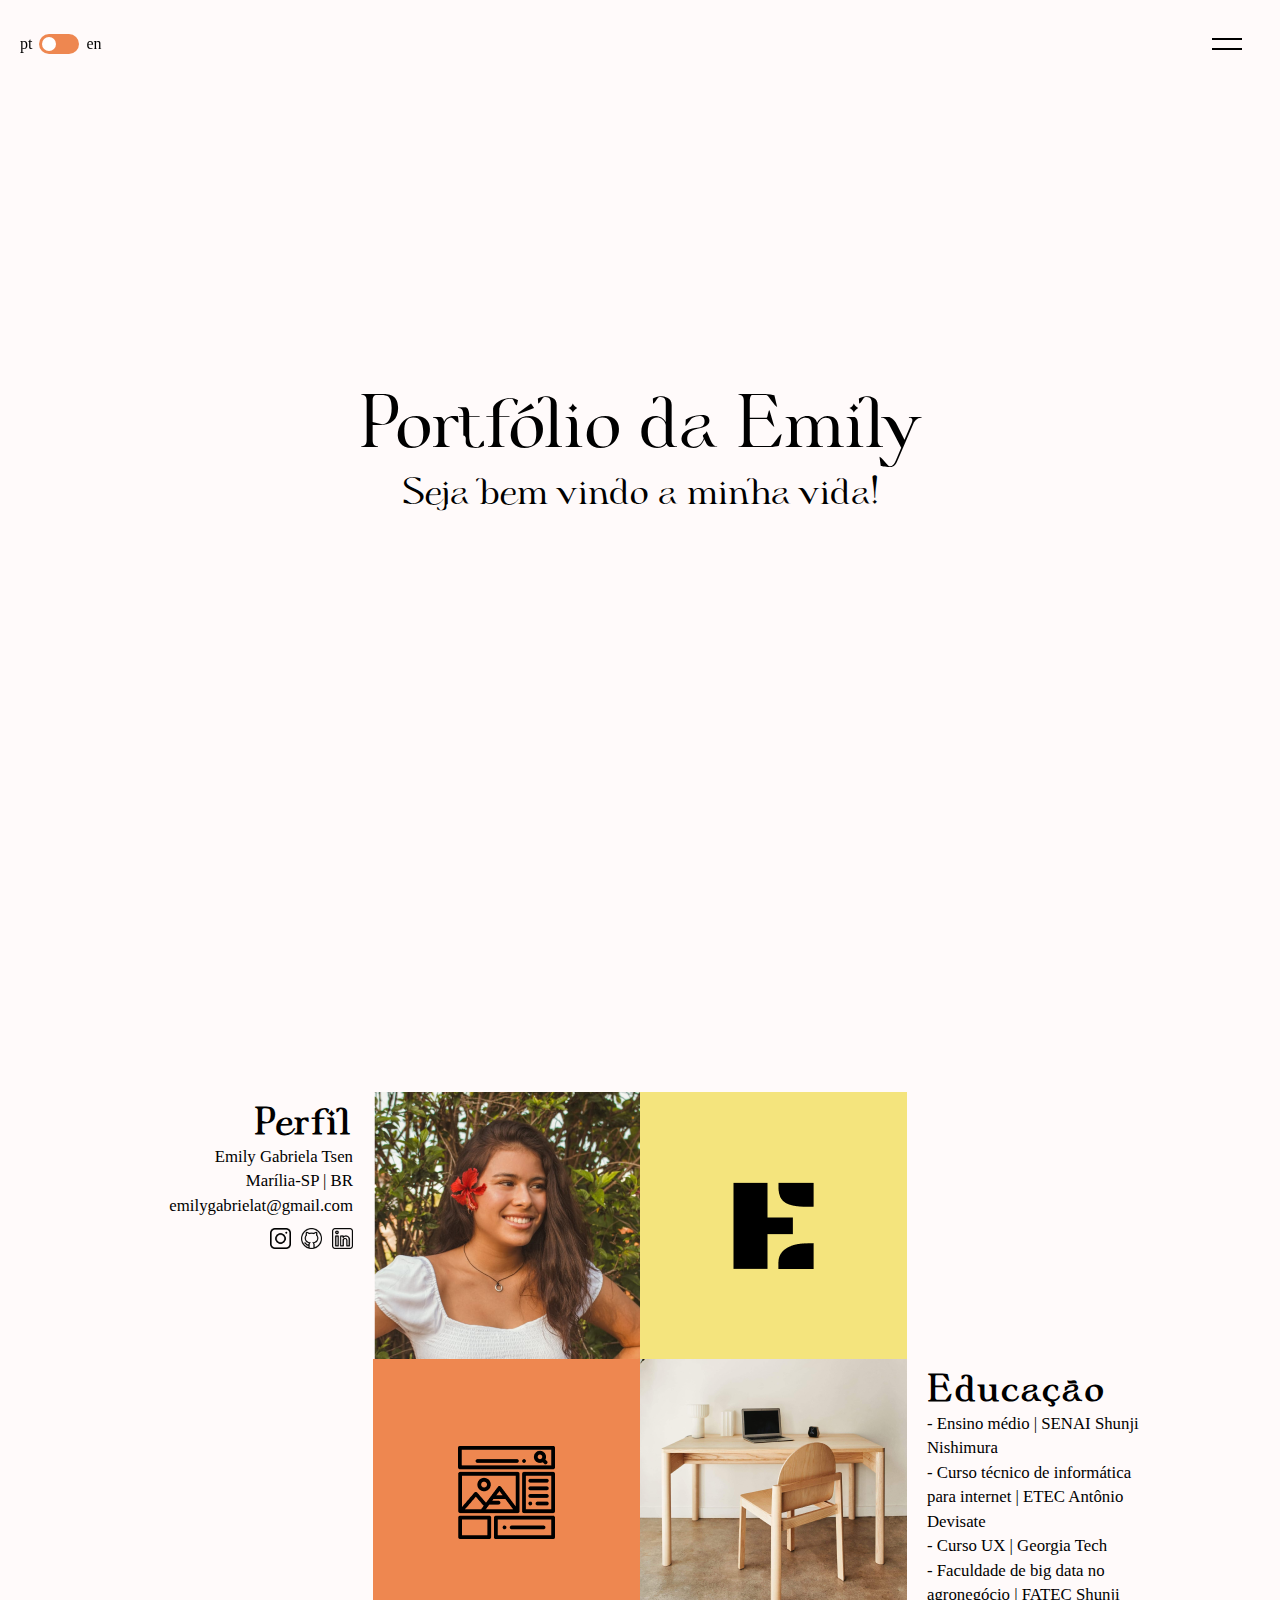
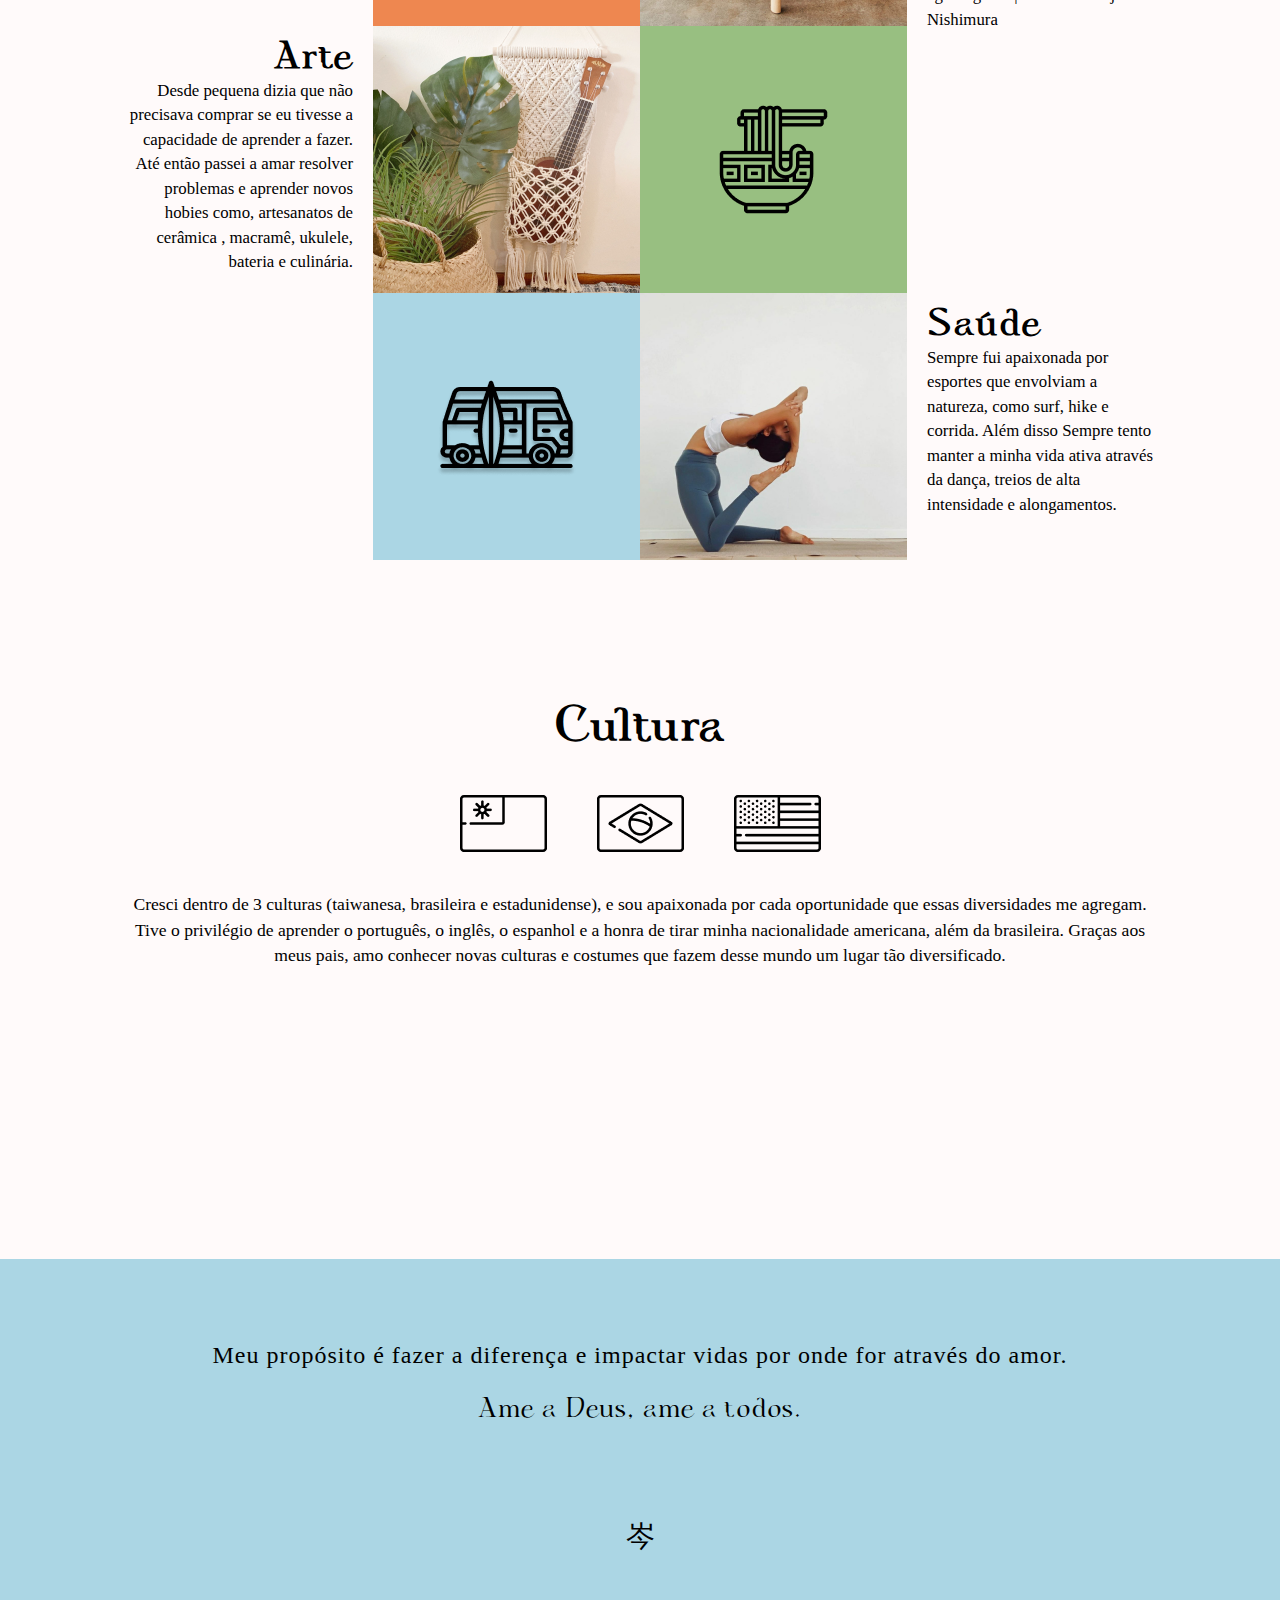
==== commit 112fdd06: "add menu" ====
--- a/index.html
+++ b/index.html
@@ -21,9 +21,15 @@
             <span class="flexSwitchText">en</span>
         </label>
 
-        <span class="lines" onclick="cross(event)"></span>
+        <span class="lines" onclick="toggleMenu(event)"></span>
 
     </header>
+
+    <nav class="menu">
+        <a href="#">Crafts</a>
+        <a href="#">Jesus Mold</a>
+        <a href="#">Projects</a>
+    </nav>
 
     <div class="boxIntro">
         <div class="boxTitle">
@@ -224,7 +230,7 @@
     <div class="footer">
         <h3>
             <span data-language="pt">
-                Meu proósito é fazer a diferença e impactar vidas por onde for através do amor.</span>
+                Meu propósito é fazer a diferença e impactar vidas por onde for através do amor.</span>
             <span data-language="en">
                 My purpose is to make a difference and impact lives wherever I go through love.</span>
         </h3>
@@ -246,9 +252,12 @@
 
     <script>
 
-        function cross(event){
+        function toggleMenu(event){
             event.target.classList.toggle("x");
+            document.querySelector('.menu').classList.toggle("show");
         }
+        //classlist: através dela se gerencia as classes de um elemento. (adiciona, remove, alterna...)
+        //toggle: função que alterna classe "x" do elemento que foi clicado. (tirar e colocar)
 
         //document.querySelector seleciona um elemento na página.
         function changeLanguage() {
--- a/style.css
+++ b/style.css
@@ -35,6 +35,47 @@
     background-color: snow;
 }
 
+
+.menu{
+    background-color: snow;
+    opacity: 0;
+    transition: 0.7s;
+    display: flex;
+    flex-direction: column;
+    align-items: center;
+    justify-content: center;
+    position: fixed;
+    width: 100%;
+    height: 100vh;
+}
+
+.menu.show{
+    opacity: 1;
+}
+
+.menu.show a{
+    transform: translateY(0px);
+}
+
+.menu a{
+    font-family: 'Cigra';
+    text-decoration: none;
+    letter-spacing: 2px;
+    font-size: 180%;
+    line-height: 3;
+    text-transform: uppercase;
+    transition: 0.7s;
+    transform: translateY(70vh);
+}
+
+.menu a:nth-child(2){
+    transition-delay: 0.3s;
+
+}
+.menu a:nth-child(3){
+    transition-delay: 0.6s;
+}
+
 .boxIntro {
     display: flex;
     flex-direction: column;
@@ -66,6 +107,7 @@
     padding: 20px;
     position: fixed;
     width: 100%;
+    z-index: 1;
 }
 
 .lines{
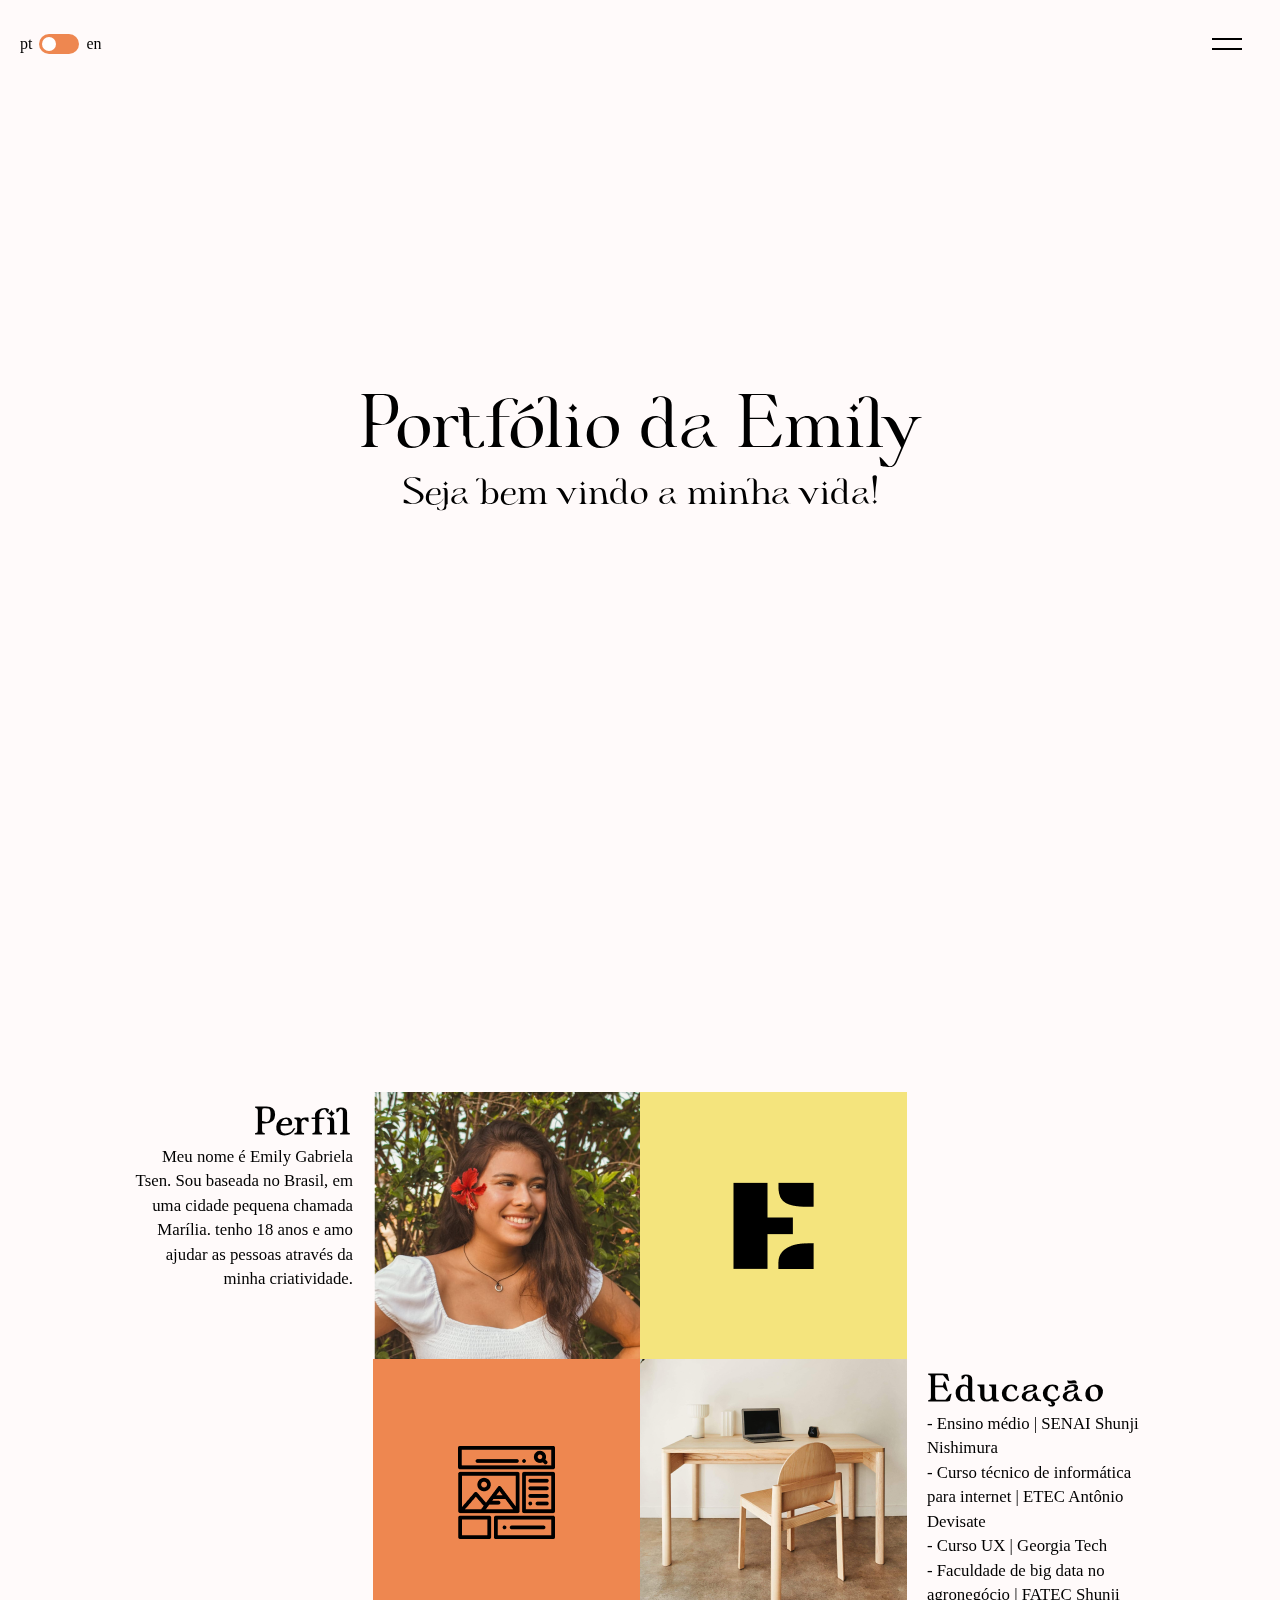
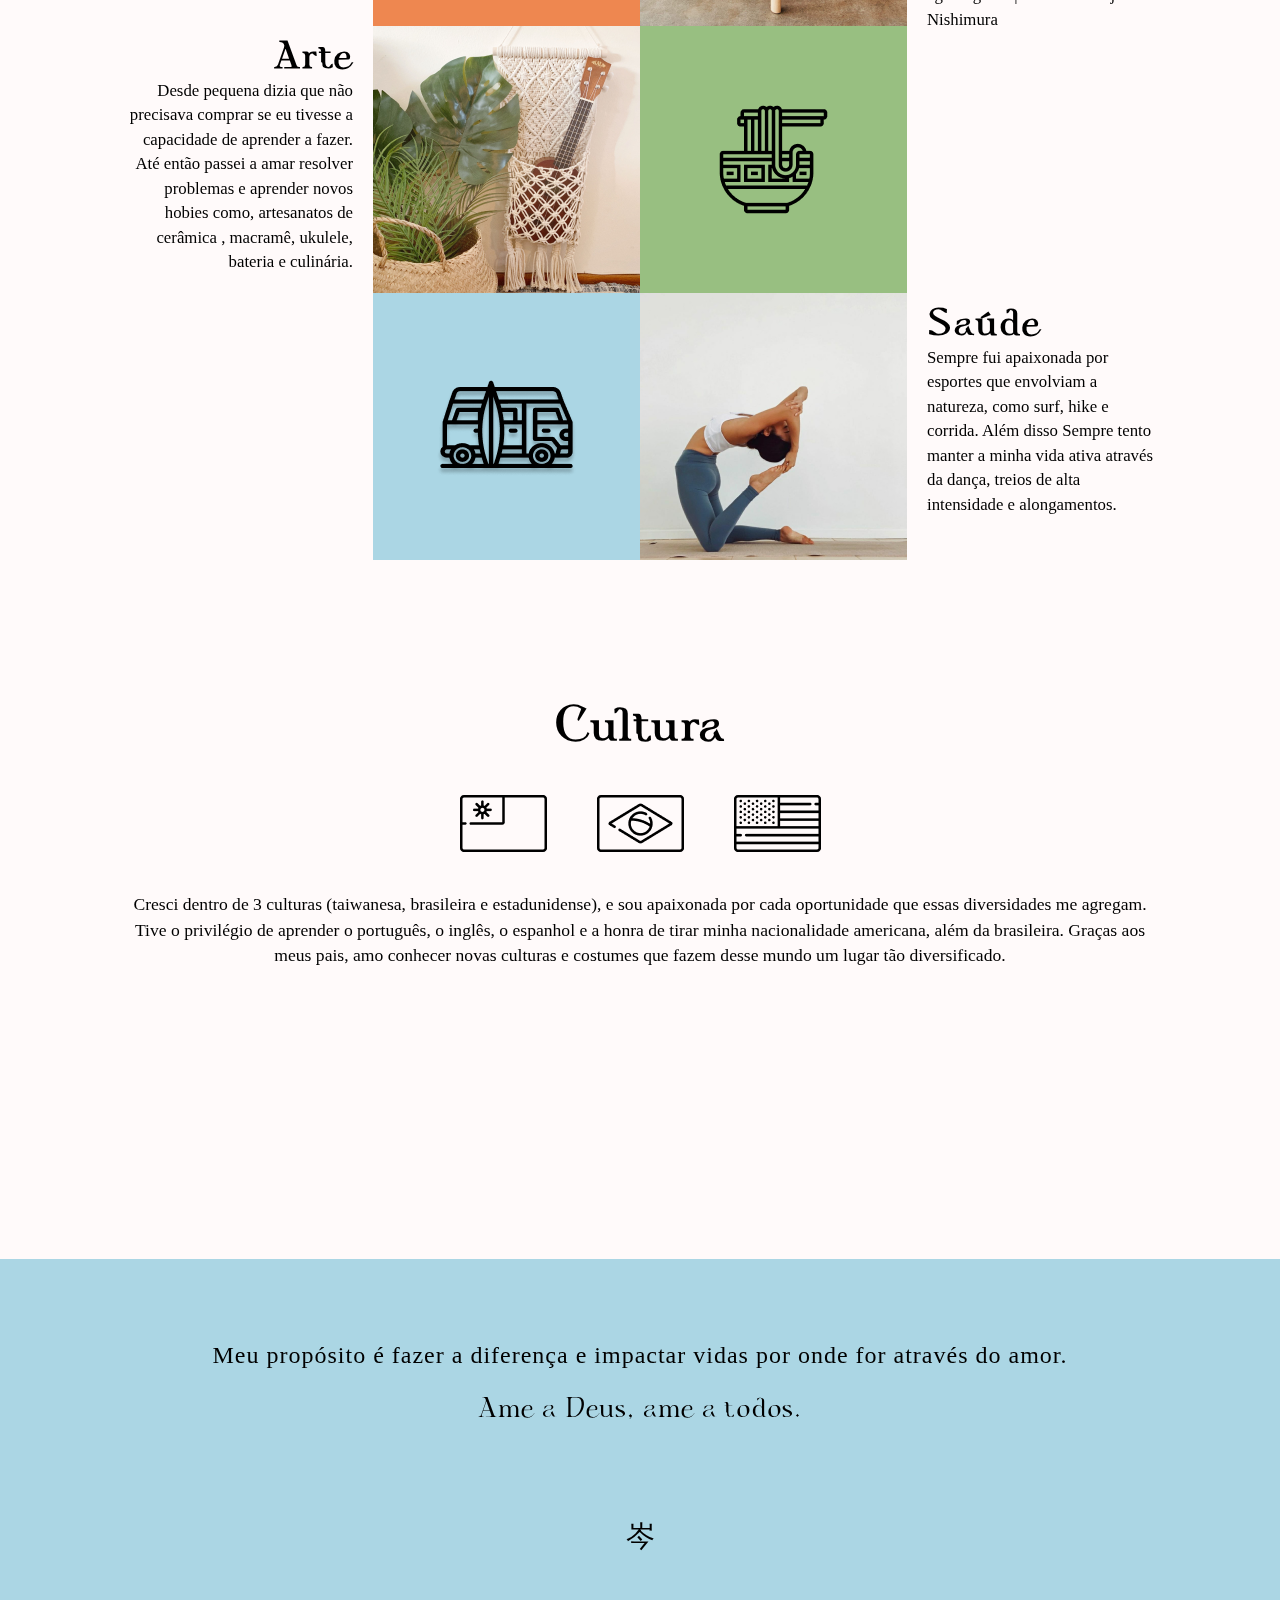
==== commit 357273c5: "add new windows" ====
--- a/index.html
+++ b/index.html
@@ -5,8 +5,8 @@
     <meta charset="UTF-8">
     <meta http-equiv="X-UA-Compatible" content="IE=edge">
     <meta name="viewport" content="width=device-width, initial-scale=1.0">
-    <link rel="stylesheet" href="style.css">
-    <link rel="stylesheet" href="flex-switch.css">
+    <link rel="stylesheet" href="assets/style.css">
+    <link rel="stylesheet" href="assets/flex-switch.css">
     <title>Emily´s Portfolio</title>
 </head>
 
@@ -26,9 +26,10 @@
     </header>
 
     <nav class="menu">
-        <a href="#">Crafts</a>
-        <a href="#">Jesus Mold</a>
-        <a href="#">Projects</a>
+        <a href="crafts.html">Crafts</a>
+        <a href="jesusmold.html">Jesus Mold</a>
+        <a href="projects.html">Projects</a>
+        <a href="contact.html">Contact</a>
     </nav>
 
     <div class="boxIntro">
@@ -49,11 +50,7 @@
                     Welcome to my life.
                 </span>
             </p>
-
-         
-        </div>
-
-      
+        </div>
     </div>
 
     <!-- CONTENT -->
@@ -68,15 +65,15 @@
                         Profile
                     </span>
                 </h3>
-                <p> Emily Gabriela Tsen <br>
-                    Marília-SP | BR <br>
-                    emilygabrielat@gmail.com 
+                <p> 
+                    <span data-language="pt">
+                        Meu nome é Emily Gabriela Tsen. Sou baseada no Brasil, em uma cidade pequena chamada Marília. tenho 18 anos e amo ajudar as pessoas através da minha criatividade. 
+                    </span>
+                    <span data-language="en">
+                        My name is Emily Gabriela Tsen. I'm based in Brazil, in a small town called Marília. I'm 18 years old and I love helping people through my creativity.
+                    </span>
                 </p>
-                <div class="web">
-                    <a href="https://www.instagram.com/emilytsenn/" target="_blank"> <img class="insta" src="img/instagram.png" alt=""> </a> 
-                    <a href="https://github.com/emilytsen" target="_blank"> <img src="img/github.png" alt=""> </a>
-                    <a href="https://www.linkedin.com/in/emilytsen%E2%98%80/" target="_blank"> <img src="img/linkedin.png" alt=""> </a>
-                </div>
+              
             </div>
             <div class="boxContent img">
                 <img src="img/img1.png" alt="">
--- a/assets/style.css
+++ b/assets/style.css
@@ -0,0 +1,428 @@
+@font-face {
+    font-family: "Bigilla";
+    src: url("fonts/Bigilla.otf");
+}
+
+@font-face {
+    font-family: "Bigilla";
+    src: url("fonts/Bigilla-Bold.otf");
+    font-weight: bold;
+}
+
+@font-face {
+    font-family: "Cigra";
+    src: url("../fonts/cigra.otf");
+}
+
+* {
+    margin: 0px;
+    padding: 0px;
+    box-sizing: border-box;
+    /*manter as medidas*/
+    font-family: inherit;
+    color: #000;
+    font-size: inherit;
+}
+
+body {
+    min-height: 100vh;
+    /* tamanho mínimo da tela do usuário */
+    margin: 0;
+    display: flex;
+    flex-direction: column;
+    font-size: 100%;
+    font-family: 'Times New Roman', Times, serif;
+    background-color: snow;
+    cursor:url("data:image/svg+xml;utf8,<svg xmlns='http://www.w3.org/2000/svg'  width='40' height='48' viewport='0 0 100 100' style='fill:black;font-size:24px;'><text y='50%'>✿</text></svg>") 16 0,auto; /*!emojicursor.app*/
+}
+
+
+.menu{
+    background-color: #abd6e4;
+    opacity: 0;
+    transition: 0.7s;
+    display: flex;
+    flex-direction: column;
+    align-items: center;
+    justify-content: center;
+    position: fixed;
+    width: 100%;
+    height: 100vh;
+    z-index: -1;
+}
+
+.menu.show{
+    opacity: 1;
+    z-index: 0;
+}
+
+.menu.show a{
+    transform: translateY(0px);
+}
+
+.menu a{
+    font-family: 'Cigra';
+    text-decoration: none;
+    letter-spacing: 2px;
+    font-size: 180%;
+    /* line-height: 3; */
+    margin-top: 5px;
+    text-transform: uppercase;
+    transition: 0.7s;
+    transform: translateY(70vh);
+}
+
+.menu a:nth-child(2){
+    transition-delay: 0.3s;
+    margin-top: 50px;
+}
+.menu a:nth-child(3){
+    transition-delay: 0.6s;
+    margin-top: 50px;
+}
+.menu a:nth-child(4){
+    transition-delay: 0.9s;
+    margin-top: 50px;
+}
+
+.menu a:hover{
+    font-size: 200%;
+    transition: 0.2s;
+}
+
+.boxIntro {
+    display: flex;
+    flex-direction: column;
+    height: 100vh;
+    justify-content: center;
+    /*alinhamento vertical (coluna nesse caso)*/
+    align-items: center;
+    /*alinhamento horizontal*/
+    text-align: center;
+    padding: 20px;
+    font-family: "Cigra";
+}
+
+.boxTitle H1 {
+    font-size: 456%;
+    margin: 0;
+    font-weight: normal;
+}
+
+.boxTitle p {
+    margin: 0;
+    font-size: 234%;
+}
+
+.webHeader{
+    display: flex;
+    flex-direction: row;
+    justify-content: space-between;
+    padding: 20px;
+    position: fixed;
+    width: 100%;
+    z-index: 1;
+}
+
+.lines{
+    cursor: pointer;
+    width: max-content;
+    padding: 10px;
+}
+
+.lines::before, .lines::after{
+    content: "";
+    display: block;
+    width: 30px;
+    height: 2px;
+    background-color: #000;
+    margin: 8px;
+    transition: 1s;
+}
+
+.lines:hover::after, .lines:hover::before{
+    transform: rotate(180deg);
+}
+
+.lines.x::after{
+    transform: rotate(45deg);
+    margin: -2px auto;
+}
+.lines.x::before{
+    transform: rotate(-45deg);
+    margin: -2px auto;
+}
+
+.flexSwitch .pt {
+    margin-right: 7px;
+}
+
+.content {
+    display: flex;
+    flex-direction: column;
+    align-items: center;
+    margin-top: 15%;
+}
+
+.lineContent {
+    display: flex;
+    flex-direction: row;
+    flex-wrap: wrap;
+}
+
+.lineContent.invert {
+    flex-direction: row-reverse;
+}
+
+.boxContent {
+    width: 267px;
+    height: 267px;
+}
+
+.boxContent.txt {
+
+    font-size: 105%;
+    line-height: 146%;
+    text-align: right;
+    padding: 20px;
+}
+
+.lineContent.invert .boxContent.txt {
+    text-align: left;
+}
+
+.boxContent.txt h3 {
+    font-family: 'Cigra';
+    font-size: 222%;
+    margin-bottom: 8px;
+    letter-spacing: 3px;
+}
+
+ul {
+    padding-left: 20px;
+}
+
+.boxContent.icon {
+    display: flex;
+    justify-content: center;
+    align-items: center;
+}
+
+.boxContent.icon.i1 {
+    background-color: #f4e47d;
+}
+
+.boxContent.icon.i2 {
+    background-color: #ee8750;
+}
+
+.boxContent.icon.i3 {
+    background-color: #98bf81;
+}
+
+.boxContent.icon.i4 {
+    background-color: #abd6e4;
+}
+
+
+
+.culture {
+    display: flex;
+    flex-direction: column;
+    align-items: center;
+    text-align: center;
+    padding: 40px 20px;
+    max-width: 1068px;
+    margin: auto;
+}
+
+.culture h1 {
+    font-size: 290%;
+    font-family: "Cigra";
+    letter-spacing: 3px;
+    margin-top: 100px;
+}
+
+.flag {
+    display: flex;
+    flex-direction: row;
+    flex-wrap: wrap;
+    justify-content: center;
+}
+
+.flag img {
+    margin: 25px;
+}
+
+.culture p {
+    font-size: 110%;
+    line-height: 146%;
+}
+
+.footer {
+    width: 100%;
+    display: flex;
+    flex-direction: column;
+    align-items: center;
+    justify-content: center;
+    height: 380px;
+    background-color: #abd6e4;
+    margin-top: 250px;
+    text-align: center;
+}
+
+.footer h3 {
+    font-size: 150%;
+    font-weight: normal;
+    /* font-family: 'Cigra'; */
+    letter-spacing: 1px;
+}
+
+.footer h5 {
+    font-size: 170%;
+    font-family: 'Cigra';
+    margin: 25px 0px 90px 0px;
+    font-weight: normal;
+    letter-spacing: 1px;
+}
+
+.footer h1 {
+    font-size: 180%;
+    font-weight: normal;
+    transition: 1s;
+}
+
+.footer h1:hover{
+    transform: rotate(360deg);
+}
+
+
+ 
+
+
+
+
+@media screen and (max-width: 600px)
+
+/*passou de 600 não funcionará*/
+    {
+
+    .webHeader{
+        background: linear-gradient(
+            180deg
+            , #ffffffd1, transparent);
+    }
+
+    .boxTitle H1 {
+        font-size: 209%;
+    }
+
+    .boxTitle p {
+        font-size: 108%;
+    }
+
+    .lineContent {
+        justify-content: center;
+    }
+
+    .boxContent.txt {
+        text-align: left;
+        font-size: 98%;
+        padding: 25px;
+        border-radius: 20px 20px 0px 0px;
+    }
+
+    .boxContent.icon {
+        border-radius: 0px 0px 20px 20px;
+    }
+
+    .boxContent.txt.t1 {
+        background-color: #f4e47d;
+    }
+
+    .boxContent.txt.t2 {
+        background-color: #abd6e4;
+    }
+
+    .boxContent.txt.t3 {
+        background-color: #98bf81;
+    }
+
+    .boxContent.txt.t4 {
+        background-color: #abd6e4;
+    }
+
+    .boxContent.icon.i1 {
+        background-color: #98bf81;
+    }
+
+    .boxContent.icon.i2 {
+        background-color: #f4e47d;
+    }
+
+    .boxContent.icon.i3 {
+        background-color: #ee8750;
+    }
+
+    .boxContent.icon.i4 {
+        background-color: #ee8750;
+    }
+
+    .flag img {
+        margin: 5px;
+        width: 50px;
+
+    }
+
+    .culture p {
+        font-size: 110%;
+        line-height: 146%;
+        margin-top: 10px;
+    }
+
+    .culture {
+        max-width: 267px;
+        padding: 0;
+    }
+
+    .footer {
+        border-radius: 10px 10px 0px 0px;
+    }
+
+    .footer h3 {
+        font-size: 110%;
+        max-width: 267px;
+    }
+
+    .footer h5 {
+        font-size: 115%;
+    }
+
+    .footer h1 {
+        font-size: 160%;
+    }
+
+    .web {
+        justify-content: flex-start;
+    }
+
+    .web img {
+        width: 21px;
+        margin: 10px 10px 0px 0px;
+    }
+
+}
+
+*[data-language] {
+    /*Ocultando tudo que tem data-language.*/
+    display: none;
+}
+
+body[data-setlanguage='pt'] *[data-language='pt'] {
+    /*Quando o data-setlanguage do body for pt, exibe todos os elementos com atributo data-language='pt'*/
+    display: inline;
+}
+
+body[data-setlanguage='en'] *[data-language='en'] {
+    display: inline;
+}--- a/assets/flex-switch.css
+++ b/assets/flex-switch.css
@@ -0,0 +1,118 @@
+.flexSwitch {
+    cursor: pointer;
+    display: flex;
+    flex-direction: row;
+    align-items: center;
+}
+
+.flexSwitch input {
+    display: none;
+}
+
+.flexSwitchText {
+    position: relative;
+    display: flex;
+    flex-direction: row;
+    align-items: center;
+    text-transform: none;
+    font-size: initial;
+    margin: 0;
+    font-weight: normal;
+}
+
+.flexSwitchText::before {
+    content: "";
+    line-height: 1;
+    display: block;
+    background-color: #ee8750;
+    border-radius: 100px;
+    min-width: 40px;
+    height: 20px;
+    margin-right: 7px;
+    transition: 0.5s;
+}
+
+.flexSwitchText::after {
+    content: "";
+    display: block;
+    background-color: #FFF;
+    border-radius: 100px;
+    min-width: 14px;
+    height: 14px;
+    position: absolute;
+    left: 3px;
+    top: 50%;
+    transform: translateY(-50%);
+    transition: 0.5s;
+}
+
+.flexSwitch input:checked ~ .flexSwitchText::before {
+    background-color: #f4e47d;
+}
+
+.flexSwitch input:checked ~ .flexSwitchText::after {
+    left: 23px;
+}
+
+.flexSwitch.reverse .flexSwitchText {
+    flex-direction: row-reverse;
+}
+
+.flexSwitch.reverse .flexSwitchText::before {
+    margin-right: 0;
+    margin-left: 10px;
+}
+
+.flexSwitch.reverse .flexSwitchText::after {
+    left: unset;
+    right: 3px;
+}
+
+.flexSwitch.reverse input:checked ~ .flexSwitchText::after {
+    left: unset;
+    right: 23px;
+}
+
+.flexSwitch.big .flexSwitchText::before {
+    min-width: 80px;
+    height: 40px;
+}
+
+.flexSwitch.big .flexSwitchText::after {
+    min-width: 34px;
+    height: 34px;
+}
+
+.flexSwitch.big input:checked ~ .flexSwitchText::after {
+    left: 43px;
+}
+
+.flexSwitch.big.reverse input:checked ~ .flexSwitchText::after {
+    left: unset;
+    right: 43px;
+}
+
+.flexSwitch.medium .flexSwitchText::before {
+    min-width: 60px;
+    height: 30px;
+}
+
+.flexSwitch.medium .flexSwitchText::after {
+    min-width: 24px;
+    height: 24px;
+}
+
+.flexSwitch.medium input:checked ~ .flexSwitchText::after {
+    left: 33px;
+}
+
+.flexSwitch.medium.reverse input:checked ~ .flexSwitchText::after {
+    left: unset;
+    right: 33px;
+}
+
+@media screen and (max-width: 600px){
+    .flexSwitch {
+        margin-top: 10px;
+    }
+}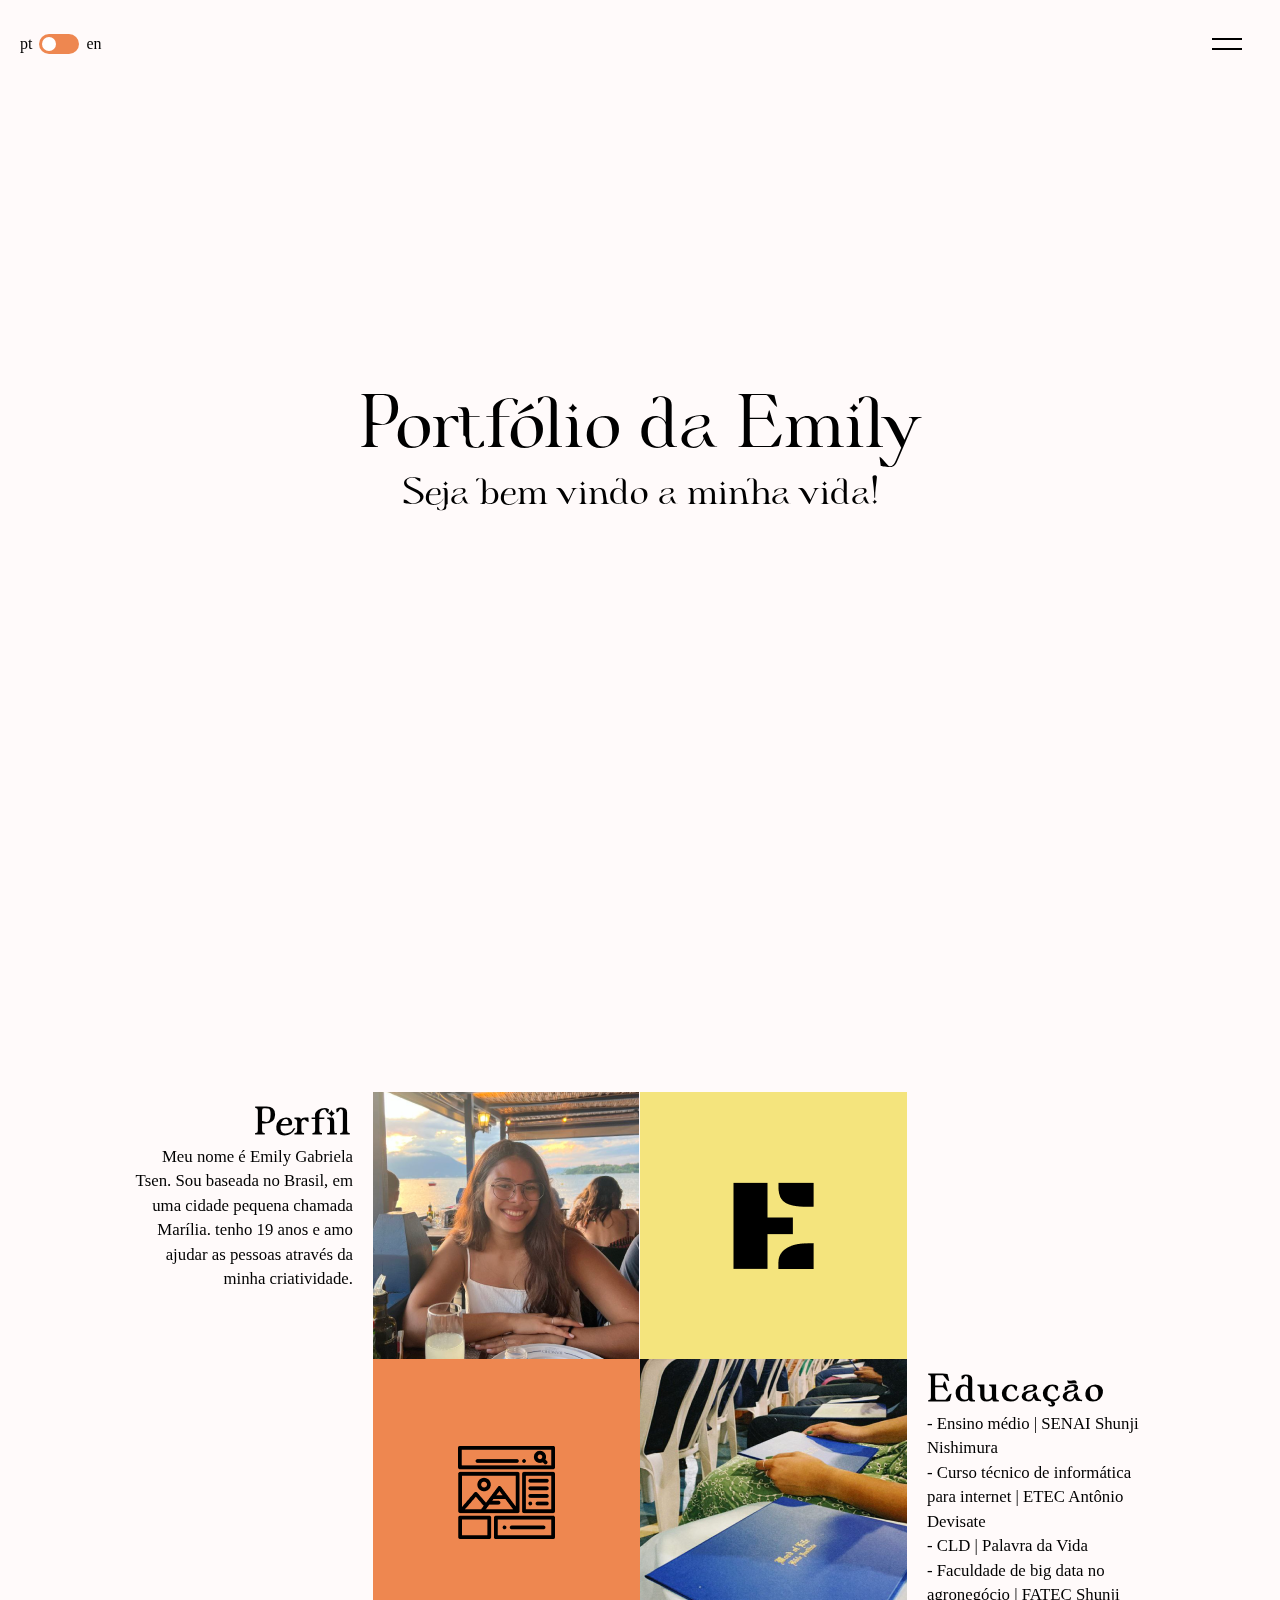
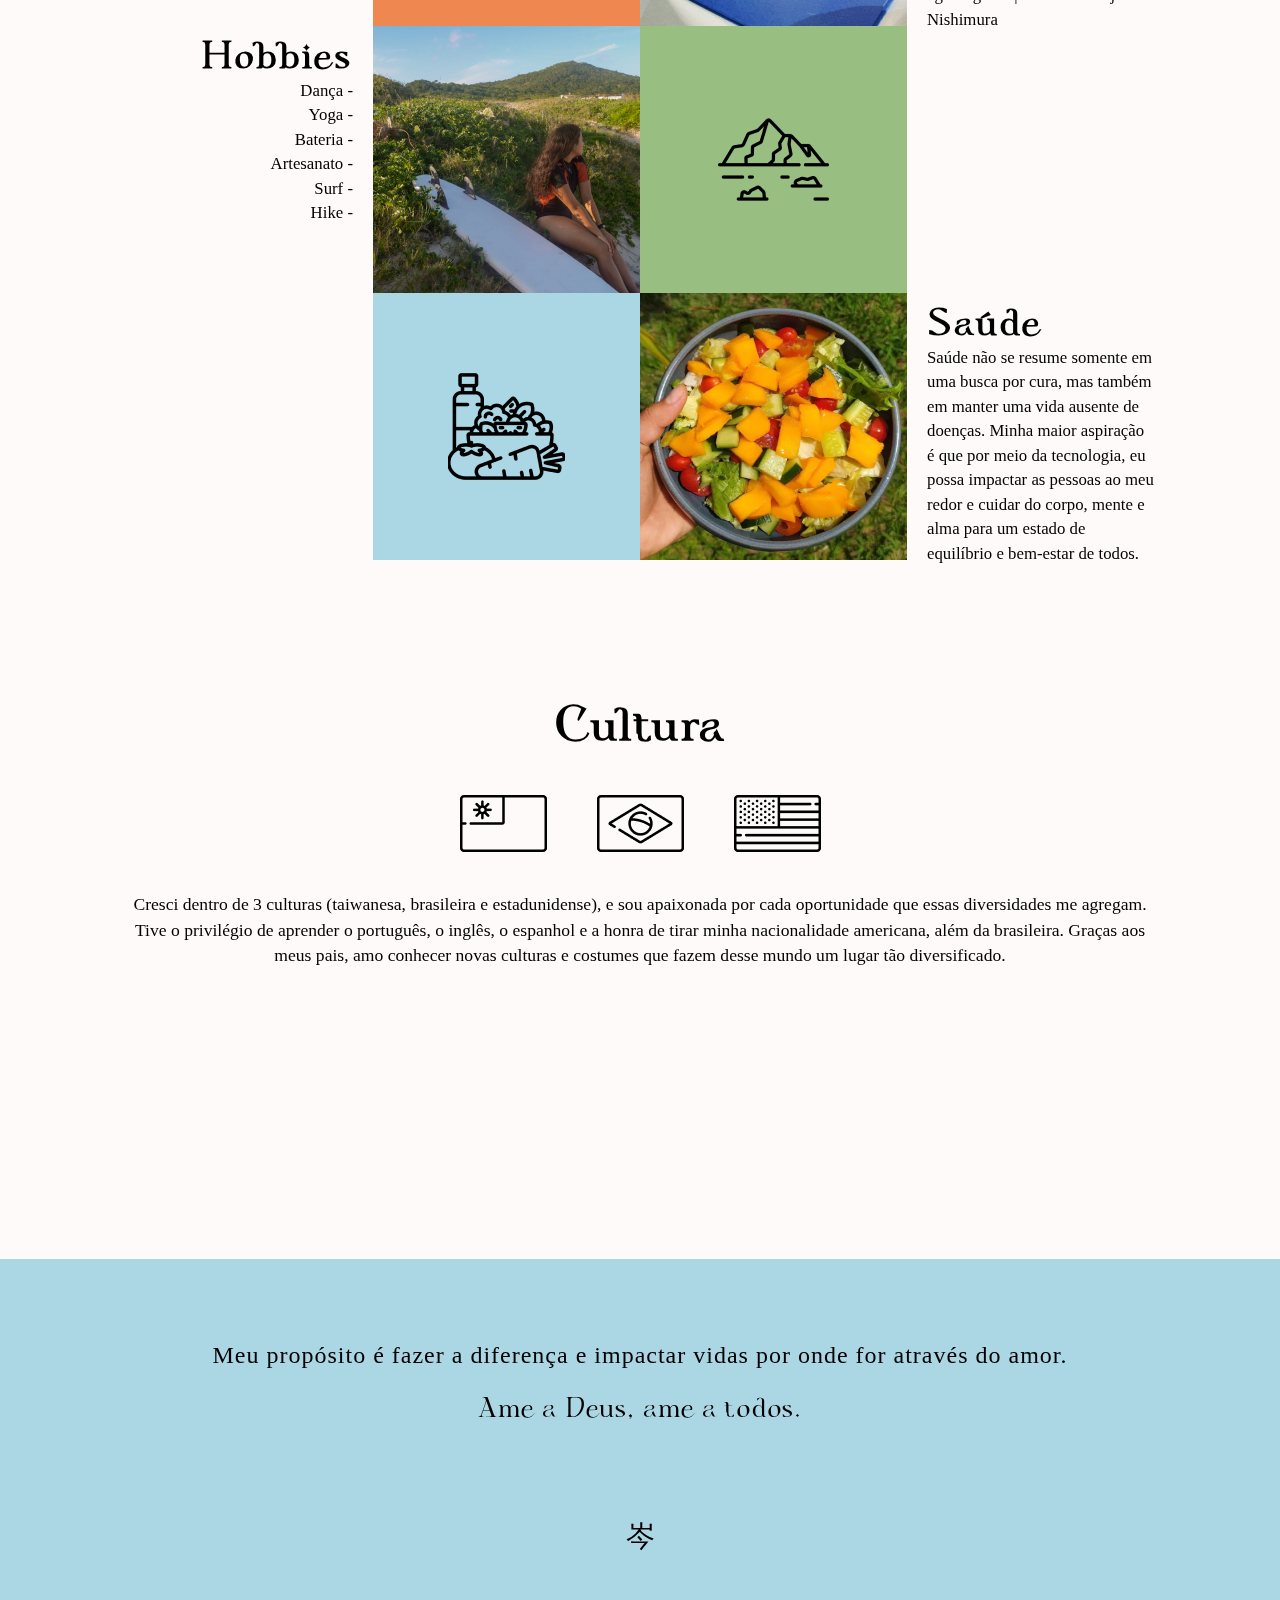
==== commit 15ec65eb: "updating menu content" ====
--- a/index.html
+++ b/index.html
@@ -5,8 +5,9 @@
     <meta charset="UTF-8">
     <meta http-equiv="X-UA-Compatible" content="IE=edge">
     <meta name="viewport" content="width=device-width, initial-scale=1.0">
-    <link rel="stylesheet" href="assets/style.css">
-    <link rel="stylesheet" href="assets/flex-switch.css">
+    <link rel="stylesheet" href="./assets/style.css">
+    <link rel="stylesheet" href="./assets/flex-switch.css">
+    <link rel="icon" href="./img/iconSite.png">
     <title>Emily´s Portfolio</title>
 </head>
 
@@ -67,10 +68,10 @@
                 </h3>
                 <p> 
                     <span data-language="pt">
-                        Meu nome é Emily Gabriela Tsen. Sou baseada no Brasil, em uma cidade pequena chamada Marília. tenho 18 anos e amo ajudar as pessoas através da minha criatividade. 
-                    </span>
-                    <span data-language="en">
-                        My name is Emily Gabriela Tsen. I'm based in Brazil, in a small town called Marília. I'm 18 years old and I love helping people through my creativity.
+                        Meu nome é Emily Gabriela Tsen. Sou baseada no Brasil, em uma cidade pequena chamada Marília. tenho 19 anos e amo ajudar as pessoas através da minha criatividade. 
+                    </span>
+                    <span data-language="en">
+                        My name is Emily Gabriela Tsen. I'm based in Brazil, in a small town called Marília. I'm 19 years old and I love helping people through my creativity.
                     </span>
                 </p>
               
@@ -100,14 +101,14 @@
                     <span>- Ensino médio | SENAI Shunji Nishimura </span> <br>
                     <span>- Curso técnico de informática para internet |
                         ETEC Antônio Devisate </span> <br>
-                    <span>- Curso UX | Georgia Tech </span> <br>
+                    <span>- CLD | Palavra da Vida</span> <br>
                     <span>- Faculdade de big data no agronegócio | FATEC Shunji Nishimura </span>
                 </div>
                 <div data-language="en">
                     <span> High School | SENAI Shunji Nishimura </span> <br>
                     <span> Technical computer course for internet | ETEC Antônio Devisate </span> <br>
                     <span> Big data college in agribusiness | FATEC Shunji Nishimura </span><br>
-                    <span> UX Course | Georgia Tech </span>
+                    <span> CLD | Word of life </span>
                 </div>
             </div>
             <div class="boxContent img">
@@ -126,22 +127,28 @@
             <div class="boxContent txt t3">
                 <h3>
                     <span data-language="pt">
-                        Arte
-                    </span>
-                    <span data-language="en">
-                        Art
+                        Hobbies
+                    </span>
+                    <span data-language="en">
+                        Hobbies
                     </span>
                 </h3>
                 <p>
                     <span data-language="pt">
-                        Desde pequena dizia que não precisava comprar se eu tivesse a capacidade de aprender a
-                        fazer. Até então passei a amar resolver problemas e aprender novos hobies como, artesanatos
-                        de cerâmica , macramê, ukulele, bateria e culinária.
-                    </span>
-                    <span data-language="en">
-                        Since I was little I used to say that I didn't need to buy if I had the capacity to learn
-                        how to make it. Until then I started to love solving problems and learning new hobies, such
-                        as handicrafts of ceramic, macrame, ukulele, drums and cooking.
+                        Dança - <br>
+                        Yoga - <br>
+                        Bateria - <br>
+                        Artesanato - <br> 
+                        Surf - <br>
+                        Hike - <br>
+                    </span>
+                    <span data-language="en">
+                        Dance - <br>
+                        Yoga - <br>
+                        Drums - <br>
+                        Handicraft - <br> 
+                        Surf - <br>
+                        Hike - <br>
                     </span>
                 </p>
 
@@ -150,7 +157,7 @@
                 <img src="img/img5.png" alt="">
             </div>
             <div class="boxContent icon i3">
-                <img src="img/img7.png" alt="">
+                <img src="img/img6.png" alt="">
             </div>
             <div class="boxContent empty">
             </div>
@@ -169,14 +176,11 @@
                 </h3>
                 <p>
                     <span data-language="pt">
-                        Sempre fui apaixonada por esportes que envolviam a natureza, como surf, hike e corrida. Além
-                        disso Sempre tento manter a minha vida ativa através da dança, treios de alta intensidade e
-                        alongamentos.
-                    </span>
-                    <span data-language="en">
-                        I have always been passionate about sports that involved nature, such as surfing, hike and
-                        running. In addition I always try to keep my life active through dance, high intensity
-                        training and stretching.
+                        Saúde não se resume somente em uma busca por cura, mas também em manter uma vida ausente de doenças. Minha maior aspiração é que por meio da tecnologia, eu possa impactar as pessoas ao meu redor e cuidar do corpo, mente e alma para um estado de equilíbrio e bem-estar de todos. 
+                    </span>
+                    <span data-language="en">
+                        Health is not just about a search for a cure, but also about maintaining a life free of disease. My biggest aspiration is that through technology, I can impact the people around me and take care of the body, mind and soul to ensure a state of balance and well-being for everyone.
+
                     </span>
                 </p>
             </div>
@@ -184,7 +188,7 @@
                 <img src="img/img8.png" alt="">
             </div>
             <div class="boxContent icon i4">
-                <img src="img/img6.png" alt="">
+                <img src="img/img7.png" alt="">
             </div>
             <div class="boxContent empty">
             </div>
